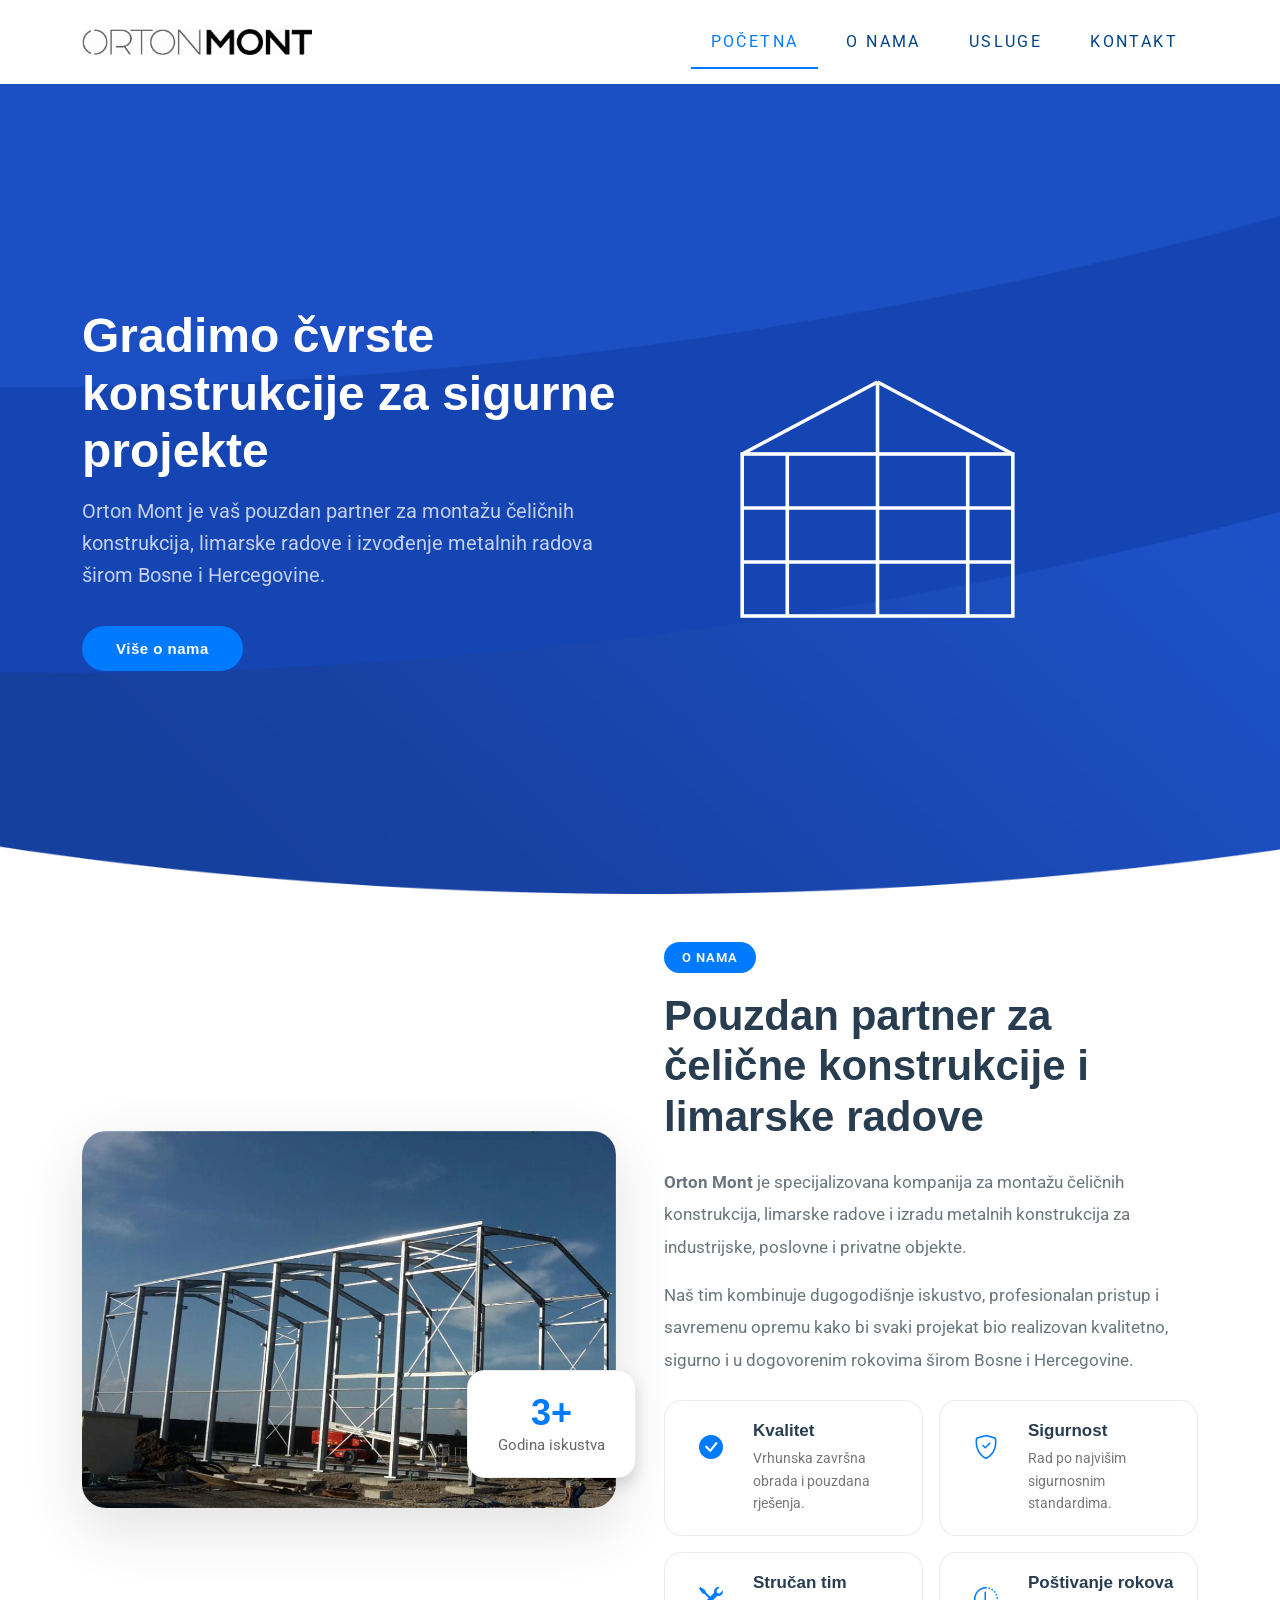
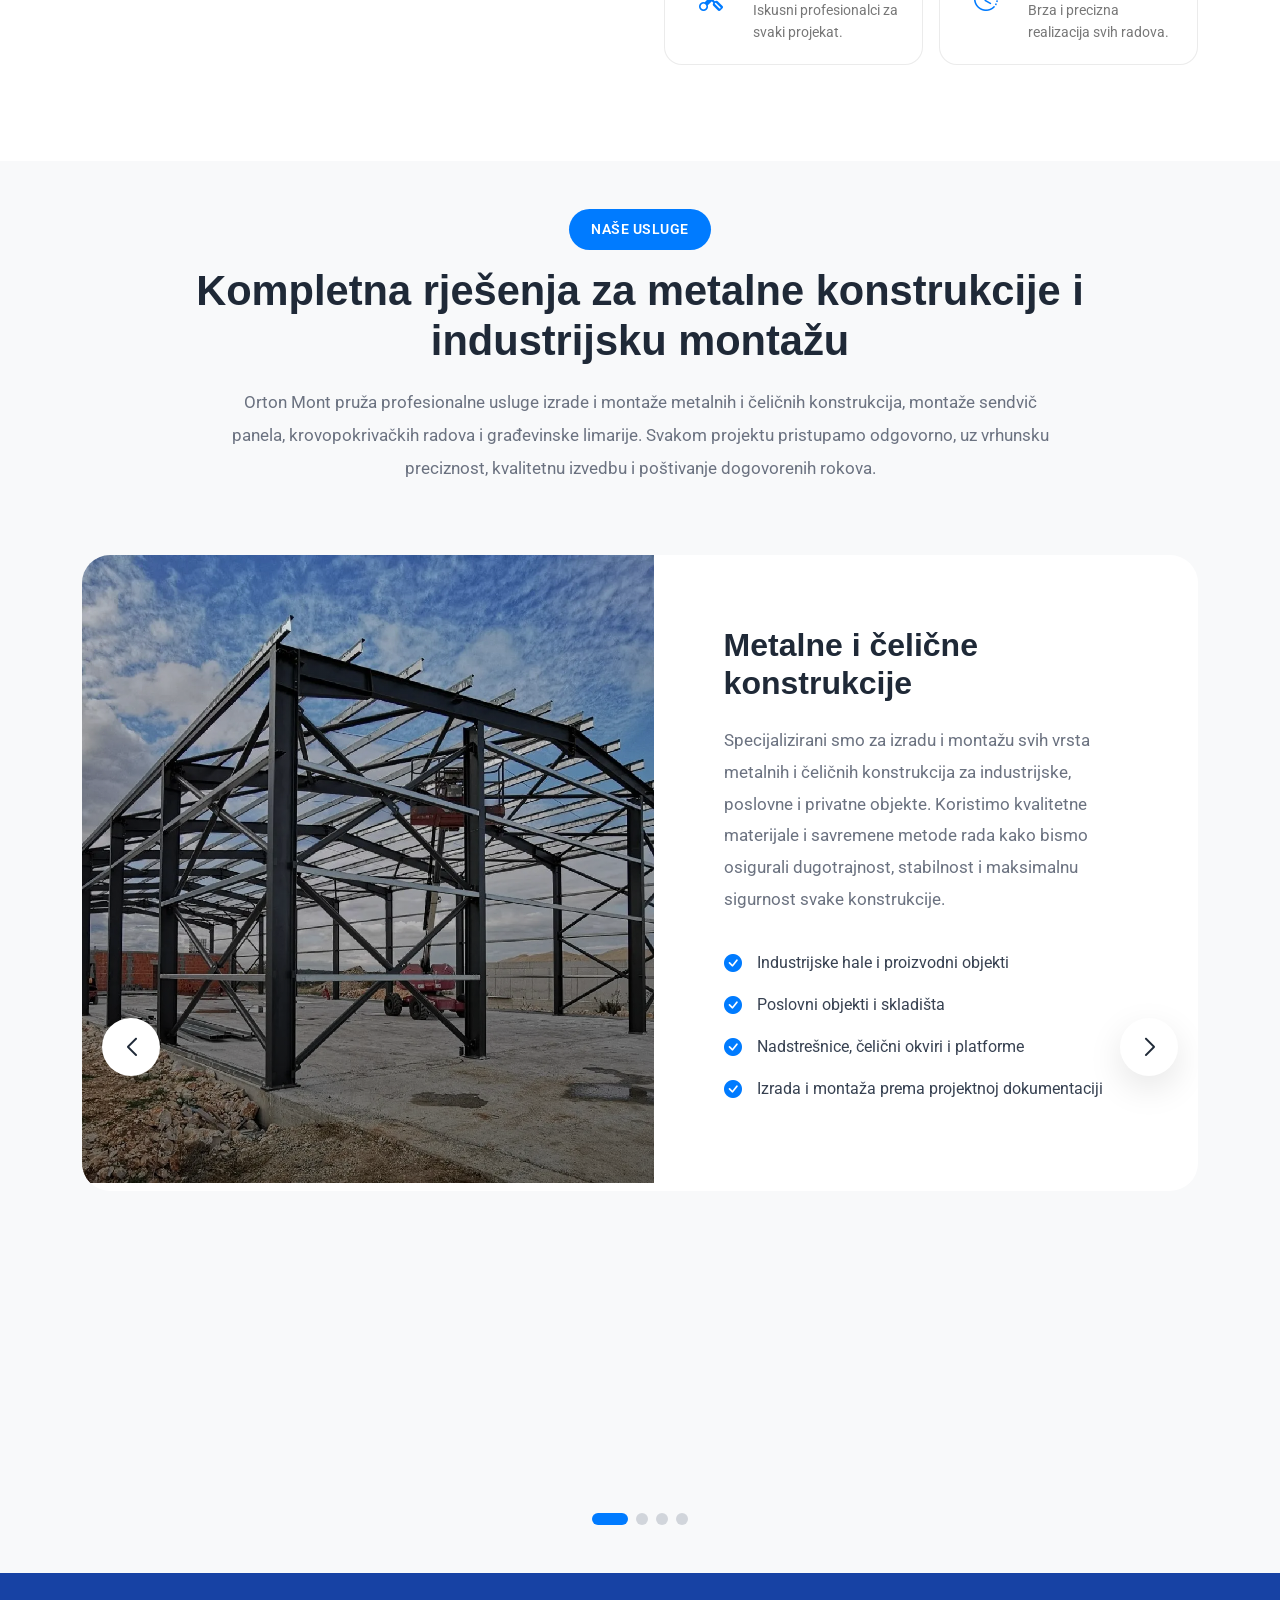
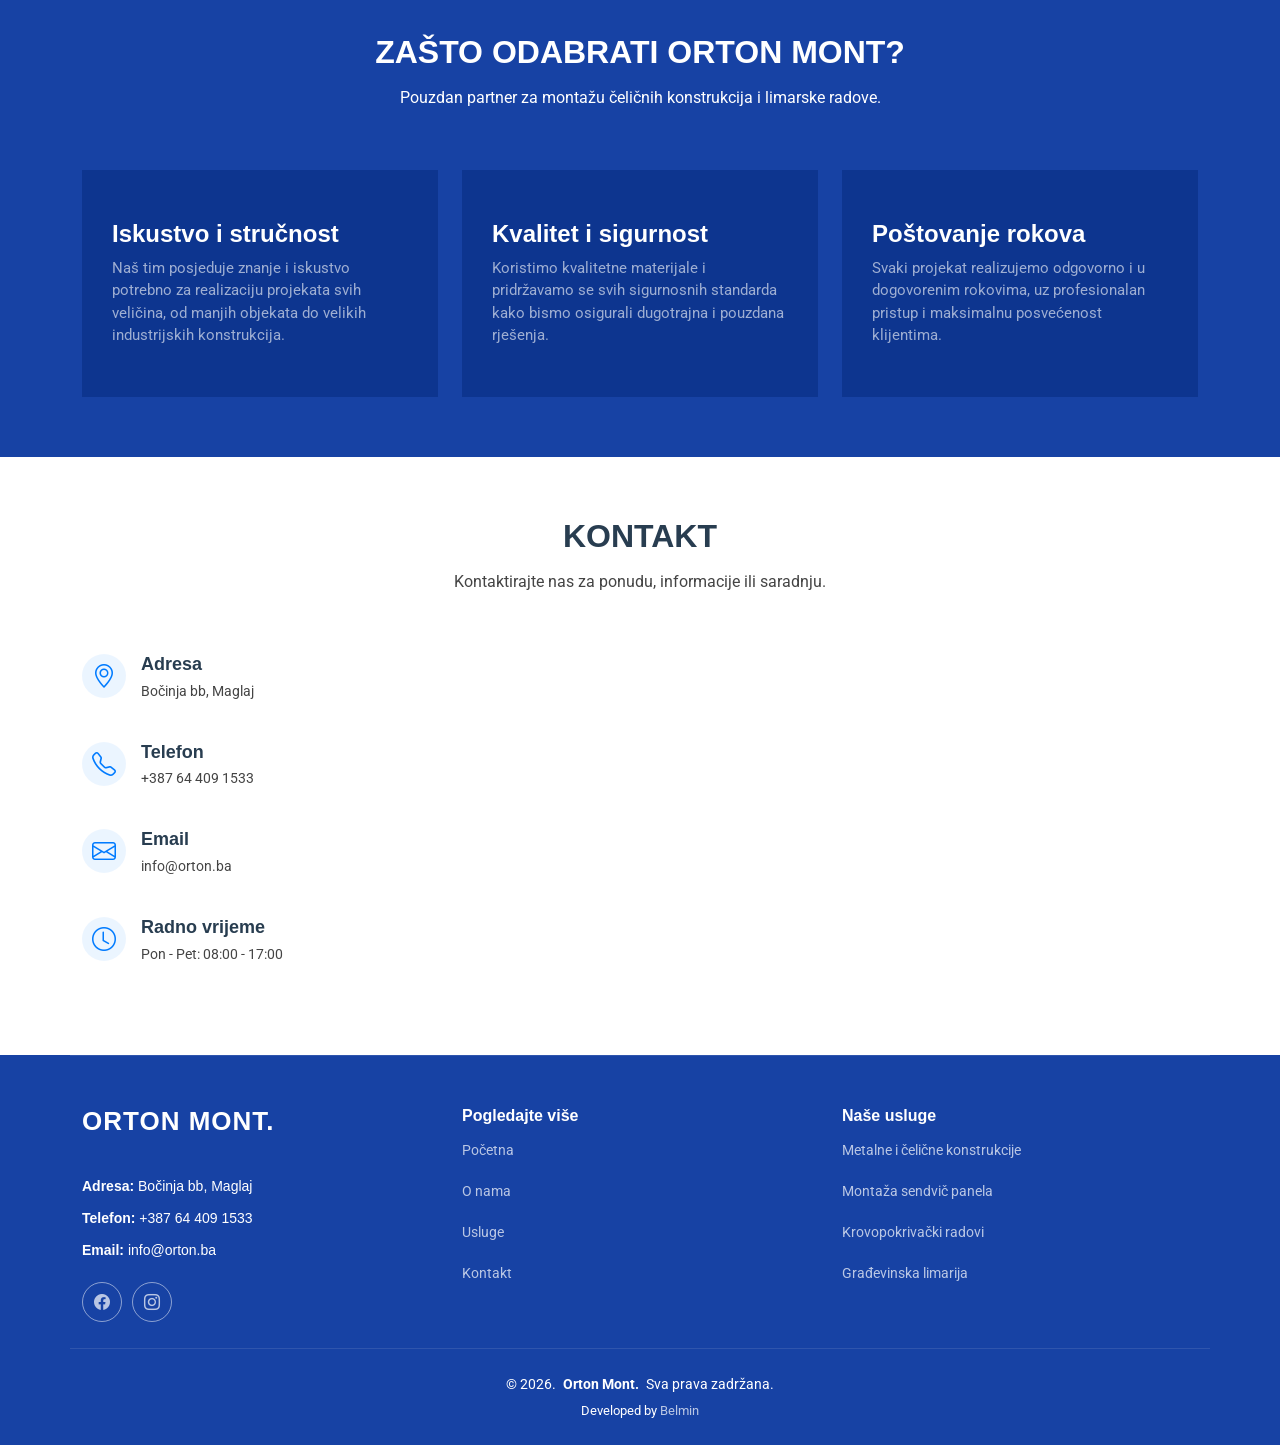
==== index.html @ 2571472d "jpg to webp" ====
<head>
    <meta charset="utf-8">
    <meta name="viewport" content="width=device-width, initial-scale=1">

    <title>Orton Mont | Montaža čeličnih konstrukcija i limarski radovi</title>

    <meta name="description"
        content="Orton Mont je specijalizovana kompanija za montažu čeličnih konstrukcija, metalnih konstrukcija, sendvič panela i građevinsku limariju širom Bosne i Hercegovine.">

    <meta name="keywords"
        content="Orton Mont, čelične konstrukcije, metalne konstrukcije, limarija, sendvič paneli, krovopokrivački radovi, Maglaj, Bosna i Hercegovina">

    <meta name="author" content="Orton Mont">
    <meta name="robots" content="index, follow">
    <meta name="theme-color" content="#111111">

    <!-- Favicons -->
    <link rel="icon" type="image/svg+xml" href="assets/img/favicon/favicon.svg">
    <link rel="icon" type="image/png" sizes="96x96" href="assets/img/favicon/favicon-96x96.png">
    <link rel="shortcut icon" href="assets/img/favicon/favicon.ico">
    <link rel="apple-touch-icon" sizes="180x180" href="assets/img/favicon/apple-touch-icon.png">
    <link rel="manifest" href="assets/img/favicon/site.webmanifest">

    <meta name="apple-mobile-web-app-title" content="Orton Mont">

    <link rel="canonical" href="https://orton.ba/">

    <!-- Google Fonts -->
    <link rel="preconnect" href="https://fonts.googleapis.com">
    <link rel="preconnect" href="https://fonts.gstatic.com" crossorigin>

    <link href="https://fonts.googleapis.com/css2?family=Roboto:wght@300;400;500;700&family=Poppins:wght@300;400;500;600;700&display=swap"
        rel="stylesheet">

    <!-- Vendor CSS -->
    <link rel="stylesheet" href="assets/vendor/bootstrap/css/bootstrap.min.css">
    <link rel="stylesheet" href="assets/vendor/bootstrap-icons/bootstrap-icons.css">
    <link rel="stylesheet" href="assets/vendor/aos/aos.css">
    <link rel="stylesheet" href="assets/vendor/swiper/swiper-bundle.min.css">

    <!-- Main CSS -->
    <link rel="stylesheet" href="assets/css/main.css">
</head>

<body class="index-page">

    <header id="header" class="header sticky-top">
        <div class="container-xl d-flex align-items-center justify-content-between position-relative">

            <a href="index.html" class="logo d-flex align-items-center">
                <img src="assets/img/logo.png" alt="Orton Mont Logo">
            </a>

            <nav id="navmenu" class="navmenu">

                <ul>
                    <li><a href="#home" class="active">Početna</a></li>
                    <li><a href="#about">O nama</a></li>
                    <li><a href="#services">Usluge</a></li>
                    <li><a href="#contact">Kontakt</a></li>
                </ul>

                <button
                    class="hamburger d-xl-none"
                    type="button"
                    aria-label="Otvori navigaciju">

                    <span class="bar"></span>
                    <span class="bar"></span>
                    <span class="bar"></span>

                </button>

            </nav>

        </div>
    </header>

    <main>

        <section id="home" class="home section dark-background">

            <div class="container">

                <div class="row gy-4 align-items-center">

                    <div
                        class="col-lg-5 order-lg-last home-img"
                        data-aos="zoom-out"
                        data-aos-delay="100">

                        <img
                            src="assets/img/home-img.svg"
                            class="img-fluid animated"
                            alt="Orton Mont">

                    </div>

                    <div
                        class="col-lg-6 d-flex flex-column justify-content-center"
                        data-aos="fade-in">

                        <h1>
                            Gradimo čvrste konstrukcije za sigurne projekte
                        </h1>

                        <p>
                            Orton Mont je vaš pouzdan partner za montažu čeličnih
                            konstrukcija, limarske radove i izvođenje metalnih
                            radova širom Bosne i Hercegovine.
                        </p>

                        <div class="d-flex">
                            <a href="#about" class="btn-get-started">
                                Više o nama
                            </a>
                        </div>

                    </div>

                </div>

            </div>

        </section>

<section id="about" class="about section py-5">

    <div class="container">

        <div class="row align-items-center g-5">

            <div class="col-lg-6" data-aos="fade-right">

                <figure class="about-image">

                    <img
                        src="assets/img/o_nama.webp"
                        class="img-fluid"
                        alt="O nama">
                        
                    <div class="experience-box shadow">
                        <h2>3+</h2>
                        <span>Godina iskustva</span>
                    </div>

                </figure>

            </div>

            <div class="col-lg-6" data-aos="fade-left">

                <span class="about-badge">O nama</span>

                <h2 class="about-title mb-4">
                    Pouzdan partner za čelične konstrukcije i limarske radove
                </h2>

                <p class="about-text">
                    <strong>Orton Mont</strong> je specijalizovana kompanija za montažu
                    čeličnih konstrukcija, limarske radove i izradu metalnih
                    konstrukcija za industrijske, poslovne i privatne objekte.
                </p>

                <p class="about-text mb-4">
                    Naš tim kombinuje dugogodišnje iskustvo, profesionalan pristup i
                    savremenu opremu kako bi svaki projekat bio realizovan kvalitetno,
                    sigurno i u dogovorenim rokovima širom Bosne i Hercegovine.
                </p>

                <div class="row g-3 mb-5">

                    <div class="col-sm-6">
                        <div class="feature-card">
                            <i class="bi bi-check-circle-fill"></i>
                            <div>
                                <h6>Kvalitet</h6>
                                <p>Vrhunska završna obrada i pouzdana rješenja.</p>
                            </div>
                        </div>
                    </div>

                    <div class="col-sm-6">
                        <div class="feature-card">
                            <i class="bi bi-shield-check"></i>
                            <div>
                                <h6>Sigurnost</h6>
                                <p>Rad po najvišim sigurnosnim standardima.</p>
                            </div>
                        </div>
                    </div>

                    <div class="col-sm-6">
                        <div class="feature-card">
                            <i class="bi bi-tools"></i>
                            <div>
                                <h6>Stručan tim</h6>
                                <p>Iskusni profesionalci za svaki projekat.</p>
                            </div>
                        </div>
                    </div>

                    <div class="col-sm-6">
                        <div class="feature-card">
                            <i class="bi bi-clock-history"></i>
                            <div>
                                <h6>Poštivanje rokova</h6>
                                <p>Brza i precizna realizacija svih radova.</p>
                            </div>
                        </div>
                    </div>

                </div>

            </div>

        </div>

    </div>

</section>

<section id="services" class="services section py-5">

    <div class="container">

        <div class="text-center mb-5" data-aos="fade-up">

            <span class="services-badge">Naše usluge</span>

            <h2 class="services-title mt-3">
                Kompletna rješenja za metalne konstrukcije i industrijsku montažu
            </h2>

            <p class="services-subtitle">
                Orton Mont pruža profesionalne usluge izrade i montaže metalnih i
                čeličnih konstrukcija, montaže sendvič panela, krovopokrivačkih
                radova i građevinske limarije. Svakom projektu pristupamo odgovorno,
                uz vrhunsku preciznost, kvalitetnu izvedbu i poštivanje dogovorenih
                rokova.
            </p>

        </div>

        <div class="swiper init-swiper services-swiper">

            <script type="application/json" class="swiper-config">
            {
                "loop": true,
                "speed": 900,
                "slidesPerView": 1,
                "spaceBetween": 30,
                "grabCursor": true,
                "pagination": {
                    "el": ".swiper-pagination",
                    "clickable": true
                },
                "navigation": {
                    "nextEl": ".swiper-button-next",
                    "prevEl": ".swiper-button-prev"
                },
                "keyboard": {
                    "enabled": true
                }
            }
            </script>

            <div class="swiper-wrapper">

                <div class="swiper-slide">

                    <article class="service-slide">

                        <figure class="service-image">

                            <img
                                src="assets/img/metalne_konstrukcije.webp"
                                alt="Metalne i čelične konstrukcije">

                            <div class="service-overlay"></div>

                        </figure>

                        <div class="service-content">

                            <h3>Metalne i čelične konstrukcije</h3>

                            <p>
                                Specijalizirani smo za izradu i montažu svih vrsta
                                metalnih i čeličnih konstrukcija za industrijske,
                                poslovne i privatne objekte. Koristimo kvalitetne
                                materijale i savremene metode rada kako bismo
                                osigurali dugotrajnost, stabilnost i maksimalnu
                                sigurnost svake konstrukcije.
                            </p>

                            <ul>
                                <li><i class="bi bi-check-circle-fill"></i> Industrijske hale i proizvodni objekti</li>
                                <li><i class="bi bi-check-circle-fill"></i> Poslovni objekti i skladišta</li>
                                <li><i class="bi bi-check-circle-fill"></i> Nadstrešnice, čelični okviri i platforme</li>
                                <li><i class="bi bi-check-circle-fill"></i> Izrada i montaža prema projektnoj dokumentaciji</li>
                            </ul>

                        </div>

                    </article>

                </div>

                <div class="swiper-slide">

                    <article class="service-slide">

                        <figure class="service-image">

                            <img
                                src="assets/img/montaza_panela.webp"
                                alt="Montaža sendvič panela">

                            <div class="service-overlay"></div>

                        </figure>

                        <div class="service-content">

                            <h3>Montaža sendvič panela</h3>

                            <p>
                                Profesionalno ugrađujemo krovne i zidne sendvič
                                panele koji omogućavaju odličnu termo i zvučnu
                                izolaciju te dug vijek trajanja. Naš tim garantuje
                                preciznu montažu, estetski izgled i pouzdanu zaštitu
                                objekta od svih vremenskih utjecaja.
                            </p>

                            <ul>
                                <li><i class="bi bi-check-circle-fill"></i> Krovni sendvič paneli</li>
                                <li><i class="bi bi-check-circle-fill"></i> Zidni paneli</li>
                                <li><i class="bi bi-check-circle-fill"></i> Industrijski i poslovni objekti</li>
                                <li><i class="bi bi-check-circle-fill"></i> Brza i precizna montaža</li>
                            </ul>

                        </div>

                    </article>

                </div>

                <div class="swiper-slide">

                    <article class="service-slide">

                        <figure class="service-image">

                            <img
                                src="assets/img/krovopokrivacki_radovi.webp"
                                alt="Krovopokrivački radovi">

                            <div class="service-overlay"></div>

                        </figure>

                        <div class="service-content">

                            <h3>Krovopokrivački radovi</h3>

                            <p>
                                Izvodimo kompletne krovopokrivačke radove na novim i
                                postojećim objektima. Posebnu pažnju posvećujemo
                                kvaliteti završne obrade, vodonepropusnosti i
                                dugotrajnoj zaštiti objekta od vanjskih utjecaja.
                            </p>

                            <ul>
                                <li><i class="bi bi-check-circle-fill"></i> Izrada novih krovova</li>
                                <li><i class="bi bi-check-circle-fill"></i> Rekonstrukcija postojećih krovova</li>
                                <li><i class="bi bi-check-circle-fill"></i> Limeni i panelni pokrovi</li>
                                <li><i class="bi bi-check-circle-fill"></i> Završni krovni detalji</li>
                            </ul>

                        </div>

                    </article>

                </div>

                <div class="swiper-slide">

                    <article class="service-slide">

                        <figure class="service-image">

                            <img
                                src="assets/img/gradevinska_limarija.webp"
                                alt="Građevinska limarija">

                            <div class="service-overlay"></div>

                        </figure>

                        <div class="service-content">

                            <h3>Građevinska limarija</h3>

                            <p>
                                Nudimo kompletna rješenja iz oblasti građevinske
                                limarije uz korištenje visokokvalitetnih materijala i
                                preciznu izradu svih limarskih elemenata koji
                                osiguravaju funkcionalnost i moderan izgled objekta.
                            </p>

                            <ul>
                                <li><i class="bi bi-check-circle-fill"></i> Oluci i odvodni sistemi</li>
                                <li><i class="bi bi-check-circle-fill"></i> Opšavi i završni limarski elementi</li>
                                <li><i class="bi bi-check-circle-fill"></i> Fasadna i krovna limarija</li>
                                <li><i class="bi bi-check-circle-fill"></i> Ventilacioni i zaštitni elementi</li>
                            </ul>

                        </div>

                    </article>

                </div>

            </div>

            <div class="swiper-pagination"></div>

            <div class="swiper-button-prev"></div>

            <div class="swiper-button-next"></div>

        </div>

    </div>

</section>

<section
    id="why-us"
    class="why-us section dark-background"
    aria-labelledby="why-us-title">

    <div class="container section-title" data-aos="fade-up">

        <h2 id="why-us-title">
            ZAŠTO ODABRATI ORTON MONT?
        </h2>

        <p>
            Pouzdan partner za montažu čeličnih konstrukcija i limarske radove.
        </p>

    </div>

    <div class="container">

        <div class="row gy-4">

            <div class="col-lg-4" data-aos="fade-up" data-aos-delay="100">

                <article class="card-item">

                    <h4>Iskustvo i stručnost</h4>

                    <p>
                        Naš tim posjeduje znanje i iskustvo potrebno za realizaciju
                        projekata svih veličina, od manjih objekata do velikih
                        industrijskih konstrukcija.
                    </p>

                </article>

            </div>

            <div class="col-lg-4" data-aos="fade-up" data-aos-delay="200">

                <article class="card-item">

                    <h4>Kvalitet i sigurnost</h4>

                    <p>
                        Koristimo kvalitetne materijale i pridržavamo se svih
                        sigurnosnih standarda kako bismo osigurali dugotrajna i
                        pouzdana rješenja.
                    </p>

                </article>

            </div>

            <div class="col-lg-4" data-aos="fade-up" data-aos-delay="300">

                <article class="card-item">

                    <h4>Poštovanje rokova</h4>

                    <p>
                        Svaki projekat realizujemo odgovorno i u dogovorenim
                        rokovima, uz profesionalan pristup i maksimalnu
                        posvećenost klijentima.
                    </p>

                </article>

            </div>

        </div>

    </div>

</section>

<section
    id="contact"
    class="contact section"
    aria-labelledby="contact-title">

    <div class="container section-title" data-aos="fade-up">

        <h2 id="contact-title">
            KONTAKT
        </h2>

        <p>
            Kontaktirajte nas za ponudu, informacije ili saradnju.
        </p>

    </div>

    <div class="container" data-aos="fade-up" data-aos-delay="100">

        <div class="row gy-4">

            <div class="col-lg-4">

                <address class="info-item d-flex">

                    <i class="bi bi-geo-alt flex-shrink-0"></i>

                    <div>
                        <h3>Adresa</h3>
                        <p>Bočinja bb, Maglaj</p>
                    </div>

                </address>

                <address class="info-item d-flex">

                    <i class="bi bi-telephone flex-shrink-0"></i>

                    <div>
                        <h3>Telefon</h3>
                        <p>
                            <a href="tel:+387644091533">
                                +387 64 409 1533
                            </a>
                        </p>
                    </div>

                </address>

                <address class="info-item d-flex">

                    <i class="bi bi-envelope flex-shrink-0"></i>

                    <div>
                        <h3>Email</h3>
                        <p>
                            <a href="mailto:info@orton.ba">
                                info@orton.ba
                            </a>
                        </p>
                    </div>

                </address>

                <div class="info-item d-flex">

                    <i class="bi bi-clock flex-shrink-0"></i>

                    <div>
                        <h3>Radno vrijeme</h3>
                        <p>Pon - Pet: 08:00 - 17:00</p>
                    </div>

                </div>

            </div>

            <div class="col-lg-8">

                <div class="map">

                    <iframe
                        src="https://www.google.com/maps?q=44.5110279,18.1815056&t=k&z=18&output=embed"
                        loading="lazy"
                        allowfullscreen
                        referrerpolicy="no-referrer-when-downgrade"
                        title="Lokacija kompanije Orton Mont">
                    </iframe>

                </div>

            </div>

        </div>

    </div>

</section>

</main>
    
<footer id="footer" class="footer dark-background">

    <div class="container footer-top">

        <div class="row gy-4 justify-content-between">

            <div class="col-lg-4 col-md-12 footer-about">

                <a
                    href="index.html"
                    class="logo d-flex align-items-center justify-content-lg-start justify-content-center">

                    <span class="sitename">ORTON MONT.</span>

                </a>

                <address class="footer-contact pt-3">

                    <p>
                        <strong>Adresa:</strong>
                        <span>Bočinja bb, Maglaj</span>
                    </p>

                    <p class="mt-3">
                        <strong>Telefon:</strong>
                        <a href="tel:+387644091533">
                            +387 64 409 1533
                        </a>
                    </p>

                    <p>
                        <strong>Email:</strong>
                        <a href="mailto:info@orton.ba">
                            info@orton.ba
                        </a>
                    </p>

                </address>

                <div class="social-links d-flex mt-4">

                    <a
                        href="https://www.facebook.com/"
                        target="_blank"
                        rel="noopener noreferrer"
                        aria-label="Facebook">

                        <i class="bi bi-facebook"></i>

                    </a>

                    <a
                        href="https://www.instagram.com/ortonmont/"
                        target="_blank"
                        rel="noopener noreferrer"
                        aria-label="Instagram">

                        <i class="bi bi-instagram"></i>

                    </a>

                </div>

            </div>

            <div class="col-lg-4 col-md-6 footer-links">

                <h4>Pogledajte više</h4>

                <ul>
                    <li><a href="#home">Početna</a></li>
                    <li><a href="#about">O nama</a></li>
                    <li><a href="#services">Usluge</a></li>
                    <li><a href="#contact">Kontakt</a></li>
                </ul>

            </div>

            <div class="col-lg-4 col-md-6 footer-links">

                <h4>Naše usluge</h4>

                <ul>
                    <li><a href="#" data-slide="0">Metalne i čelične konstrukcije</a></li>
                    <li><a href="#" data-slide="1">Montaža sendvič panela</a></li>
                    <li><a href="#" data-slide="2">Krovopokrivački radovi</a></li>
                    <li><a href="#" data-slide="3">Građevinska limarija</a></li>
                </ul>

            </div>

        </div>

    </div>

    <div class="container copyright text-center mt-4">

        <p>
            © <span>2026.</span>
            <strong class="px-1 sitename">Orton Mont.</strong>
            <span>Sva prava zadržana.</span>
        </p>

        <div class="credits">

            Developed by

            <a
                href="https://instagram.com/kruletovo"
                target="_blank"
                rel="noopener noreferrer">

                Belmin

            </a>

        </div>

    </div>

</footer>

<a
    href="#"
    id="scroll-top"
    class="scroll-top d-flex align-items-center justify-content-center"
    aria-label="Povratak na vrh">

    <i class="bi bi-arrow-up-short"></i>

</a>

<div id="preloader"></div>

<script src="assets/vendor/bootstrap/js/bootstrap.bundle.min.js"></script>
<script src="assets/vendor/aos/aos.js"></script>
<script src="assets/vendor/swiper/swiper-bundle.min.js"></script>

<script src="assets/js/main.js"></script>

</body>
</html>
---- assets/css/main.css ----
:root {
  --default-font: "Roboto", system-ui, -apple-system, "Segoe UI", Roboto,
    "Helvetica Neue", Arial, "Noto Sans", "Liberation Sans", sans-serif,
    "Apple Color Emoji", "Segoe UI Emoji", "Segoe UI Symbol",
    "Noto Color Emoji";

  --heading-font: "Raleway", sans-serif;
  --nav-font: "Poppins", sans-serif;
}

:root {
  --background-color: #ffffff;
  --default-color: #444444;
  --heading-color: #283d50;
  --accent-color: #007bff;
  --surface-color: #ffffff;
  --contrast-color: #ffffff;
}

:root {
  --nav-color: #024286;
  --nav-hover-color: #007bff;
}

:root {
  scroll-behavior: smooth;
}

/* General */

.light-background {
  --background-color: #ecf5ff;
  --surface-color: #ffffff;
}

.dark-background {
  --background-color: #1742a4;
  --default-color: #ffffff;
  --heading-color: #ffffff;
  --surface-color: #0d358f;
  --contrast-color: #ffffff;
}

body {
  font-family: var(--default-font);
  color: var(--default-color);
  background: var(--background-color);
}

a {
  color: var(--default-color);
  text-decoration: none;
  transition: .3s;
}

a:hover {
  color: color-mix(in srgb, var(--accent-color), transparent 25%);
}

h1,
h2,
h3,
h4,
h5,
h6 {
  font-family: var(--heading-font);
  color: var(--heading-color);
}

/* Header */

.header {
  padding: 15px 0;
  color: var(--default-color);
  background: var(--background-color);
  transition: .5s;
  z-index: 997;
}

.scrolled .header {
  box-shadow: 0 0 18px rgba(0, 0, 0, .1);
}

.header .logo {
  line-height: 1;
}

.header .logo img {
  max-height: 26px;
  margin-right: 8px;
}

/* Navigation */

@media (min-width: 1200px) {

  .navmenu ul {
    display: flex;
    align-items: center;
    margin: 0;
    padding: 0;
    list-style: none;
  }

  .navmenu li {
    margin-left: 8px;
  }

  .navmenu a {
    position: relative;
    display: inline-block;
    padding: 15px 20px;
    color: var(--nav-color);
    text-transform: uppercase;
    letter-spacing: .15em;
  }

  .navmenu a::after {
    content: "";
    position: absolute;
    left: 50%;
    bottom: 0;
    width: 0;
    height: 2px;
    background: var(--nav-hover-color);
    transition: .3s;
  }

  .navmenu a:hover::after,
  .navmenu a.active::after {
    left: 0;
    width: 100%;
  }

  .navmenu a.active {
    color: var(--nav-hover-color);
  }
}

@media (max-width: 1199px) {

  .hamburger {
    display: flex;
    flex-direction: column;
    justify-content: center;
    align-items: center;
    width: 46px;
    height: 46px;
    cursor: pointer;
    z-index: 1002;
    appearance:none;
    -webkit-appearance:none;
    border:none;
    background:transparent;
  }

  .bar {
    width: 26px;
    height: 3px;
    margin: 3px 0;
    background: var(--nav-color);
    border-radius: 3px;
    transition: .3s;
  }

  .hamburger.active .bar:nth-child(1) {
    transform: translateY(9px) rotate(45deg);
  }

  .hamburger.active .bar:nth-child(2) {
    opacity: 0;
  }

  .hamburger.active .bar:nth-child(3) {
    transform: translateY(-9px) rotate(-45deg);
  }

  .navmenu ul {
    position: fixed;
    top: 85px;
    left: 50%;
    transform: translateX(-50%);
    display: flex;
    flex-direction: column;
    gap: 5px;
    width: calc(100% - 30px);
    max-width: 420px;
    max-height: 0;
    margin: 0;
    padding: 0;
    overflow: hidden;
    opacity: 0;
    background: #fff;
    border-radius: 18px;
    box-shadow: 0 15px 45px rgba(0, 0, 0, .18);
    transition:
      max-height .35s ease,
      opacity .25s ease,
      padding .35s ease;
  }

  .navmenu ul.active {
    max-height: 420px;
    padding: 15px 0;
    opacity: 1;
  }

  .navmenu li {
    width: 100%;
  }

  .navmenu a {
    display: block;
    margin: 0 12px;
    padding: 15px 20px;
    border-radius: 12px;
    color: var(--nav-color);
    font-weight: 600;
    transition: .25s;
  }

  .navmenu a:hover,
  .navmenu a.active {
    background: var(--accent-color);
    color: #fff !important;
  }
}

/* Footer */

.footer {
    color: var(--default-color);
    background: var(--background-color);
    font-size: 14px;
}

.footer-top {
    padding-top: 50px;
    border-top: 1px solid color-mix(in srgb, var(--default-color), transparent 90%);
}

.footer-about {
    text-align: left;
}

.footer-about .logo {
    line-height: 1;
    margin-bottom: 25px;
}

.footer-about .logo img {
    max-height: 40px;
    margin-right: 6px;
    appearance:none;
    -webkit-appearance:none;
    border:none;
    background:transparent;
}

.footer-about .logo span {
    font: 700 26px var(--heading-font);
    letter-spacing: 1px;
    color: var(--heading-color);
}

.footer-about p {
    font: 14px var(--heading-font);
}

.footer-about .social-links {
    justify-content: flex-start;
}

.footer a {
    color: var(--default-color);
}

.footer .social-links a {
    display: flex;
    align-items: center;
    justify-content: center;
    width: 40px;
    height: 40px;
    margin-right: 10px;
    border: 1px solid color-mix(in srgb, var(--default-color), transparent 50%);
    border-radius: 50%;
    font-size: 16px;
    color: color-mix(in srgb, var(--default-color), transparent 30%);
    transition: .3s;
}

.footer .social-links a:hover {
    color: var(--accent-color);
    border-color: var(--accent-color);
}

.footer-links {
    margin-bottom: 30px;
    text-align: left;
}

.footer-links h4 {
    margin-bottom: 15px;
    font-size: 16px;
    font-weight: 700;
}

.footer-links ul {
    margin: 0;
    padding: 0;
    list-style: none;
}

.footer-links li {
    padding: 10px 0;
}

.footer-links li:first-child {
    padding-top: 0;
}

.footer-links a {
    color: color-mix(in srgb, var(--default-color), transparent 30%);
    transition: .3s;
}

.footer-links a:hover {
    color: var(--accent-color);
}

.footer .copyright {
    padding: 25px 0;
    border-top: 1px solid color-mix(in srgb, var(--default-color), transparent 90%);
}

.footer .copyright p {
    margin: 0;
}

.footer .credits {
    margin-top: 6px;
    font-size: 13px;
}

.footer .credits a {
    color: color-mix(in srgb, var(--default-color), transparent 30%);
}

@media (max-width:991px) {

    .footer-about,
    .footer-links {
        text-align: center;
        margin-bottom: 15px;
    }

    .footer-about .logo,
    .footer-about .social-links {
        justify-content: center;
    }

    .footer-about .footer-contact {
        text-align: center;
    }

    .footer-links h4 {
        margin-bottom: 10px;
    }

    .footer-links li {
        padding: 6px 0;
    }
}

/* Preloader */

#preloader {
    position: fixed;
    inset: 0;
    z-index: 9999;
    background: var(--background-color);
    transition: .6s ease-out;
}

#preloader::before {
    content: "";
    position: fixed;
    top: calc(50% - 30px);
    left: calc(50% - 30px);
    width: 60px;
    height: 60px;
    border: 6px solid var(--accent-color);
    border-top-color: color-mix(in srgb, var(--accent-color), transparent 90%);
    border-radius: 50%;
    animation: preloader 1s linear infinite;
}

@keyframes preloader {
    to {
        transform: rotate(360deg);
    }
}

/* Scroll Top */

.scroll-top {
    position: fixed;
    right: 15px;
    bottom: -15px;
    z-index: 99999;
    width: 44px;
    height: 44px;
    visibility: hidden;
    opacity: 0;
    border-radius: 50%;
    background: var(--accent-color);
    transition: .4s;
}

.scroll-top i {
    font-size: 24px;
    color: var(--contrast-color);
}

.scroll-top:hover {
    background: color-mix(in srgb, var(--accent-color), transparent 20%);
}

.scroll-top.active {
    visibility: visible;
    opacity: 1;
    bottom: 15px;
}

@media (max-width:768px) {
    [data-aos-delay] {
        transition-delay: 0 !important;
    }
}
/* Sections */

section,
.section {
    color: var(--default-color);
    background: var(--background-color);
    padding: 60px 0;
    scroll-margin-top: 90px;
    overflow: clip;
}

@media (max-width:1199px) {

    section,
    .section {
        scroll-margin-top: 58px;
    }

}

/* Section Title */

.section-title {
    position: relative;
    padding-bottom: 60px;
    text-align: center;
}

.section-title h2 {
    margin-bottom: 15px;
    font-size: 32px;
    font-weight: 700;
}

.section-title p {
    margin: 0;
}

/* Home */

.home {
    display: flex;
    align-items: center;
    width: 100%;
    min-height: 90vh;
    padding: 120px 0;
    background: url("../img/home-bg.png") center bottom/cover no-repeat;
}

.home h1 {
    margin: 0;
    font-size: 48px;
    font-weight: 700;
    line-height: 1.2;
}

.home p {
    margin: 15px 0 35px;
    font-size: 20px;
    line-height: 1.6;
    color: color-mix(in srgb, var(--default-color), transparent 25%);
}

.home .btn-get-started {
    display: inline-flex;
    justify-content: center;
    align-items: center;
    padding: 14px 34px;
    border-radius: 50px;
    background: var(--accent-color);
    color: var(--contrast-color);
    font: 600 15px var(--heading-font);
    letter-spacing: .5px;
    transition: .3s;
}

.home .btn-get-started:hover {
    transform: translateY(-3px);
    background: color-mix(in srgb, var(--accent-color), black 10%);
}

.home .animated {
    animation: up-down 2s ease-in-out infinite alternate-reverse both;
}

@media (max-width:1200px) {

    .home {
        padding: 70px 0;
    }

}

@media (max-width:991px) {

    .home {
        min-height: auto;
        padding: 80px 0 60px;
        text-align: center;
    }

    .home .d-flex {
        justify-content: center;
    }

    .home h1 {
        margin-top: 30px;
        font-size: 34px;
        line-height: 1.3;
    }

    .home p {
        margin-bottom: 30px;
        font-size: 18px;
    }

    .home .btn-get-started {
        padding: 13px 32px;
    }

}

@media (max-width:576px) {

    .home h1 {
        font-size: 28px;
    }

    .home p {
        font-size: 16px;
        line-height: 1.5;
    }

    .home .btn-get-started {
        width: 220px;
        max-width: 100%;
    }

}

@keyframes up-down {

    from {
        transform: translateY(10px);
    }

    to {
        transform: translateY(-10px);
    }

}
/* About */

.about-image {
    position: relative;
}

.about-image img {
    width: 100%;
    object-fit: cover;
    border-radius: 24px;
    box-shadow: 0 20px 60px rgba(0,0,0,.12);
}

/* Experience */

.experience-box {
    position: absolute;
    right: -20px;
    bottom: 30px;
    padding: 20px 30px;
    text-align: center;
    background: #fff;
    border: 1px solid rgba(0,0,0,.08);
    border-radius: 18px;
    box-shadow: 0 15px 40px rgba(0,0,0,.15);
    transition: .35s;
}

.experience-box h2 {
    margin: 0;
    font-size: 36px;
    font-weight: 700;
    color: var(--accent-color);
}

.experience-box span {
    font-size: 15px;
    color: #666;
}

.experience-box:hover {
    transform: translateY(-6px);
    border-color: rgba(var(--accent-color-rgb), .35);
    box-shadow: 0 20px 45px rgba(0,0,0,.08);
}

/* Badge */

.about-badge {
    display: inline-block;
    margin-bottom: 18px;
    padding: 8px 18px;
    background: var(--accent-color);
    color: #fff;
    font: 600 13px var(--default-font);
    letter-spacing: 1px;
    text-transform: uppercase;
    border-radius: 999px;
    box-shadow: 0 8px 20px rgba(var(--accent-color-rgb), .25);
    transition: .35s;
}

.about-badge:hover {
    transform: translateY(-2px);
    box-shadow: 0 10px 25px rgba(0,0,0,.15);
}

/* Content */

.about-title {
    font-size: 42px;
    font-weight: 700;
    line-height: 1.2;
    color: var(--heading-color);
}

.about-text {
    font-size: 17px;
    line-height: 1.9;
    color: #6c757d;
}

/* Features */

.feature-card {
    display: flex;
    align-items: flex-start;
    gap: 16px;
    height: 100%;
    padding: 20px;
    background: #fff;
    border: 1px solid rgba(0,0,0,.08);
    border-radius: 18px;
    transition: .35s;
}

.feature-card:hover {
    transform: translateY(-6px);
    border-color: rgba(var(--accent-color-rgb), .35);
    box-shadow: 0 20px 45px rgba(0,0,0,.08);
}

.feature-card i {
    display: flex;
    justify-content: center;
    align-items: center;
    flex-shrink: 0;
    width: 52px;
    height: 52px;
    font-size: 24px;
    color: var(--accent-color);
    background: rgba(var(--accent-color-rgb), .1);
    border-radius: 15px;
}

.feature-card h6 {
    margin-bottom: 6px;
    font-size: 17px;
    font-weight: 700;
}

.feature-card p {
    margin: 0;
    font-size: 14px;
    line-height: 1.6;
    color: #777;
}

/* Responsive */

@media (max-width:991px) {

    .about-title {
        font-size: 32px;
    }

    .experience-box {
        right: 15px;
        bottom: 15px;
        padding: 15px 20px;
    }

}

@media (max-width:576px) {

    .about-title {
        font-size: 28px;
    }

    .about-text {
        font-size: 16px;
    }

    .feature-card {
        padding: 18px;
    }

}

/* Why Us */

.why-us .card-item {
    height: 100%;
    padding: 50px 30px;
    background: var(--surface-color);
    transition: .3s ease-in-out;
}

.why-us .card-item h4 {
    font-size: 24px;
    font-weight: 600;
    color: var(--default-color);
}

.why-us .card-item p {
    margin: 0;
    font-size: 15px;
    color: color-mix(in srgb, var(--default-color), transparent 40%);
}

.why-us .card-item:hover {
    background: var(--accent-color);
}

.why-us .card-item:hover h4,
.why-us .card-item:hover p {
    color: var(--contrast-color);
}

/* Contact */

.contact .info-item {
    display: flex;
    margin-bottom: 30px;
}

.contact .info-item + .info-item {
    margin-top: 40px;
}

.contact .info-item i {
    display: flex;
    justify-content: center;
    align-items: center;
    flex-shrink: 0;
    width: 44px;
    height: 44px;
    margin-right: 15px;
    font-size: 24px;
    color: var(--accent-color);
    background: color-mix(in srgb, var(--accent-color), transparent 92%);
    border-radius: 50%;
    transition: .3s;
}

.contact .info-item:hover i {
    background: var(--accent-color);
    color: var(--contrast-color);
}

.contact .info-item h3 {
    margin-bottom: 5px;
    font-size: 18px;
    font-weight: 700;
}

.contact .info-item p {
    margin: 0;
    font-size: 14px;
}

/* Map */

.map {
    height: 100%;
}

.map iframe {
    width: 100%;
    height: 320px;
    border: 0;
    border-radius: 10px;
}

/* Responsive */

@media (max-width:991px) {

    .contact .col-lg-8 {
        margin-top: 20px;
    }

    .contact .info-item {
        flex-direction: column;
        align-items: center;
        text-align: center;
        margin-bottom: 35px;
    }

    .contact .info-item i {
        margin: 0 0 15px;
    }

    .contact .info-item h3 {
        margin-bottom: 8px;
    }

    .map {
        margin-top: 20px;
    }

    .map iframe {
        height: 300px;
    }

}

/* Services */

.services {
    position: relative;
    overflow: hidden;
    background: #f8f9fa;
}

.services-badge {
    display: inline-block;
    padding: 10px 22px;
    background: var(--accent-color);
    color: #fff;
    font-size: .9rem;
    font-weight: 600;
    letter-spacing: .5px;
    text-transform: uppercase;
    border-radius: 50px;
    transition: .35s;
}

.services-badge:hover {
    transform: translateY(-2px);
    box-shadow: 0 10px 25px rgba(0,0,0,.15);
}

.services-title {
    margin-bottom: 20px;
    font-size: 2.6rem;
    font-weight: 800;
    line-height: 1.2;
    color: #1f2937;
}

.services-subtitle {
    max-width: 820px;
    margin: auto;
    font-size: 1.08rem;
    line-height: 1.9;
    color: #6b7280;
}

.services-swiper {
    position: relative;
    margin-top: 70px;
    padding-bottom: 70px;
}

.swiper-slide {
    height: auto;
}

.service-slide {
    display: grid;
    grid-template-columns: 1.05fr 1fr;
    align-items: center;
    overflow: hidden;
    background: #fff;
    border-radius: 28px;
    transition: transform .6s, box-shadow .4s;
}

.service-slide:hover {
    transform: translateY(-8px);
}

.service-image {
    position: relative;
    overflow: hidden;
    height: 100%;
    min-height: 620px;
}

.service-image img {
    width: 100%;
    height: 100%;
    object-fit: cover;
    transition: 1.2s;
}

.service-slide:hover .service-image img {
    transform: scale(1.08);
}

.service-overlay {
    position: absolute;
    inset: 0;
    background: linear-gradient(to top,
        rgba(0,0,0,.45),
        rgba(0,0,0,.05));
}

.service-content{
    padding:70px;
}

.service-content h3{
    font-size:2rem;
    font-weight:700;
    color:#1f2937;
    margin-bottom:22px;
}

.service-content p{
    color:#6b7280;
    font-size:1.05rem;
    line-height:1.9;
    margin-bottom:35px;
}

.service-content ul{
    list-style:none;
    margin:0;
    padding:0;
}

.service-content li{
    display:flex;
    align-items:center;
    gap:15px;
    margin-bottom:18px;
    color:#374151;
    font-size:1rem;
    transition:.35s ease;
}

.service-content li:hover{
    transform:translateX(8px);
}

.service-content li i{
    color:var(--accent-color);
    font-size:18px;
}

.services .swiper-button-next,
.services .swiper-button-prev{
    width:58px;
    height:58px;
    border-radius:50%;
    background:#fff;
    box-shadow:0 12px 35px rgba(0,0,0,.10);
    transition:all .35s ease;
    display:flex;
    align-items:center;
    justify-content:center;
}

.services .swiper-button-next{
    right:20px;
}

.services .swiper-button-prev{
    left:20px;
}

.services .swiper-button-next:hover,
.services .swiper-button-prev:hover{
    background:var(--accent-color);
    transform:translateY(-3px);
    box-shadow:0 20px 40px rgba(0,0,0,.18);
}

.services .swiper-button-next::after,
.services .swiper-button-prev::after{
    font-size:18px;
    font-weight:700;
    color:#1f2937;
    transition:.35s ease;
}

.services .swiper-button-next:hover::after,
.services .swiper-button-prev:hover::after{
    color:#fff;
}

.services .swiper-pagination{
    bottom:0 !important;
}

.services .swiper-pagination-bullet{
    width:12px;
    height:12px;
    background:#d1d5db;
    opacity:1;
    border-radius:20px;
    transition:all .35s ease;
}

.services .swiper-pagination-bullet-active{
    width:36px;
    background:var(--accent-color);
}

.service-content > *{
    animation:fadeUp .8s ease;
}


.service-slide:hover h3 {
    color: var(--accent-color);
    transition: .35s;
}

.service-slide:hover .service-overlay {
    background: linear-gradient(
        to top,
        rgba(0,0,0,.25),
        rgba(0,0,0,.05)
    );
}

.service-slide:hover li i {
    transform: scale(1.15);
}

.service-content li i {
    transition: .35s ease;
}

.service-content li:hover {
    color: #111827;
}

.service-content li:hover i {
    color: var(--accent-color);
}

@keyframes fadeUp {
    from {
        opacity: 0;
        transform: translateY(20px);
    }

    to {
        opacity: 1;
        transform: translateY(0);
    }
}

@media (max-width: 992px) {

    .service-slide {
        grid-template-columns: 1fr;
    }

    .service-image {
        min-height: 420px;
    }

    .service-content {
        padding: 50px;
    }

    .services-title {
        font-size: 2.2rem;
    }

    .service-content h3 {
        font-size: 1.8rem;
    }

    .service-content p {
        font-size: 1rem;
    }

    .services .swiper-button-next {
        right: 10px;
    }

    .services .swiper-button-prev {
        left: 10px;
    }
}

@media (max-width: 768px) {

    .services {
        padding: 70px 0;
    }

    .services-swiper {
        margin-top: 50px;
    }

    .services-title {
        font-size: 1.9rem;
        line-height: 1.3;
    }

    .services-subtitle {
        font-size: 1rem;
        line-height: 1.8;
    }

    .service-slide {
        border-radius: 22px;
    }

    .service-image {
        min-height: 280px;
    }

    .service-content {
        padding: 35px 28px;
    }

    .service-content h3 {
        font-size: 1.55rem;
        margin-bottom: 18px;
    }

    .service-content p {
        font-size: .98rem;
        margin-bottom: 25px;
    }

    .service-content li {
        font-size: .95rem;
        margin-bottom: 14px;
    }

    .services .swiper-button-next,
    .services .swiper-button-prev {
        display: none;
    }
}

@media (max-width: 576px) {

    .services-title {
        font-size: 1.7rem;
    }

    .services-badge {
        padding: 8px 18px;
        font-size: .8rem;
    }

    .service-image {
        min-height: 240px;
    }

    .service-content {
        padding: 28px 22px;
    }

    .service-content h3 {
        font-size: 1.4rem;
    }
}

@media (min-width: 1400px) {

    .service-image {
        min-height: 700px;
    }

    .service-content {
        padding: 90px;
    }

    .service-content h3 {
        font-size: 2.2rem;
    }

    .service-content p {
        font-size: 1.1rem;
    }
}
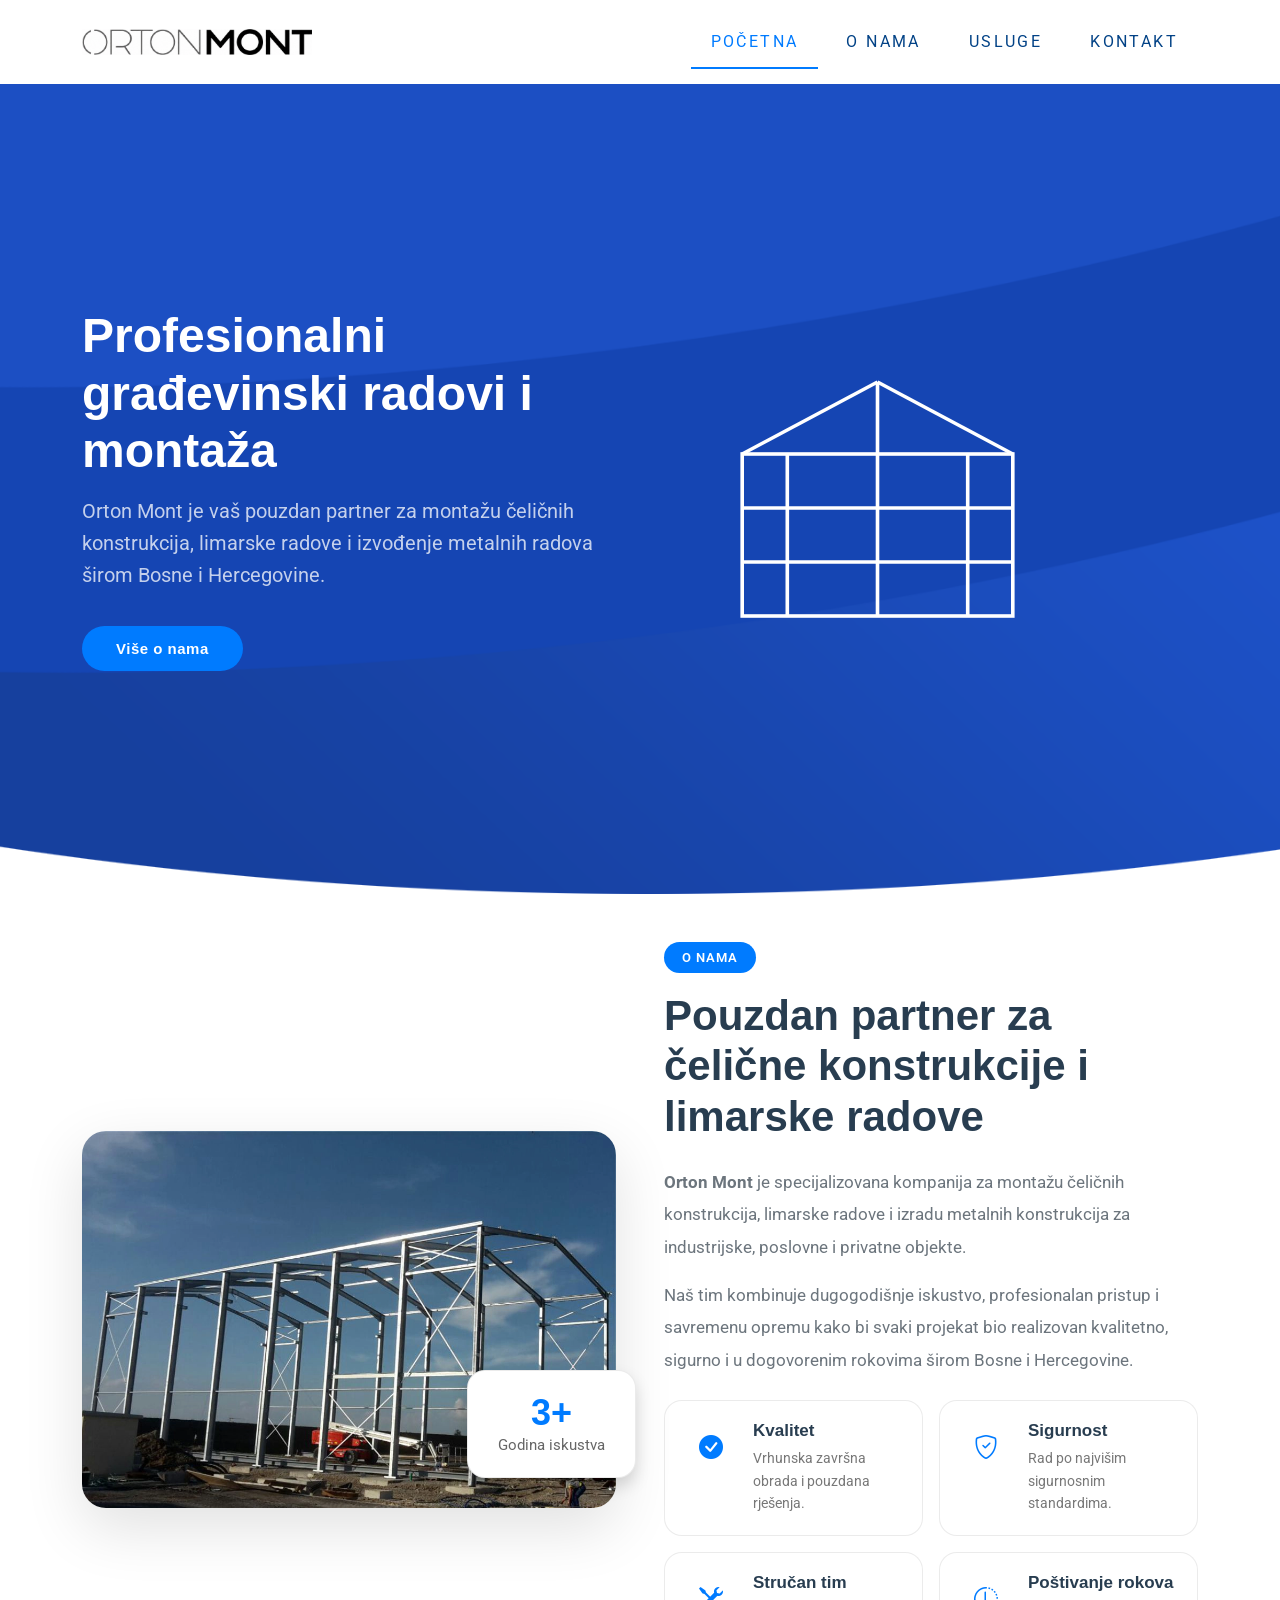
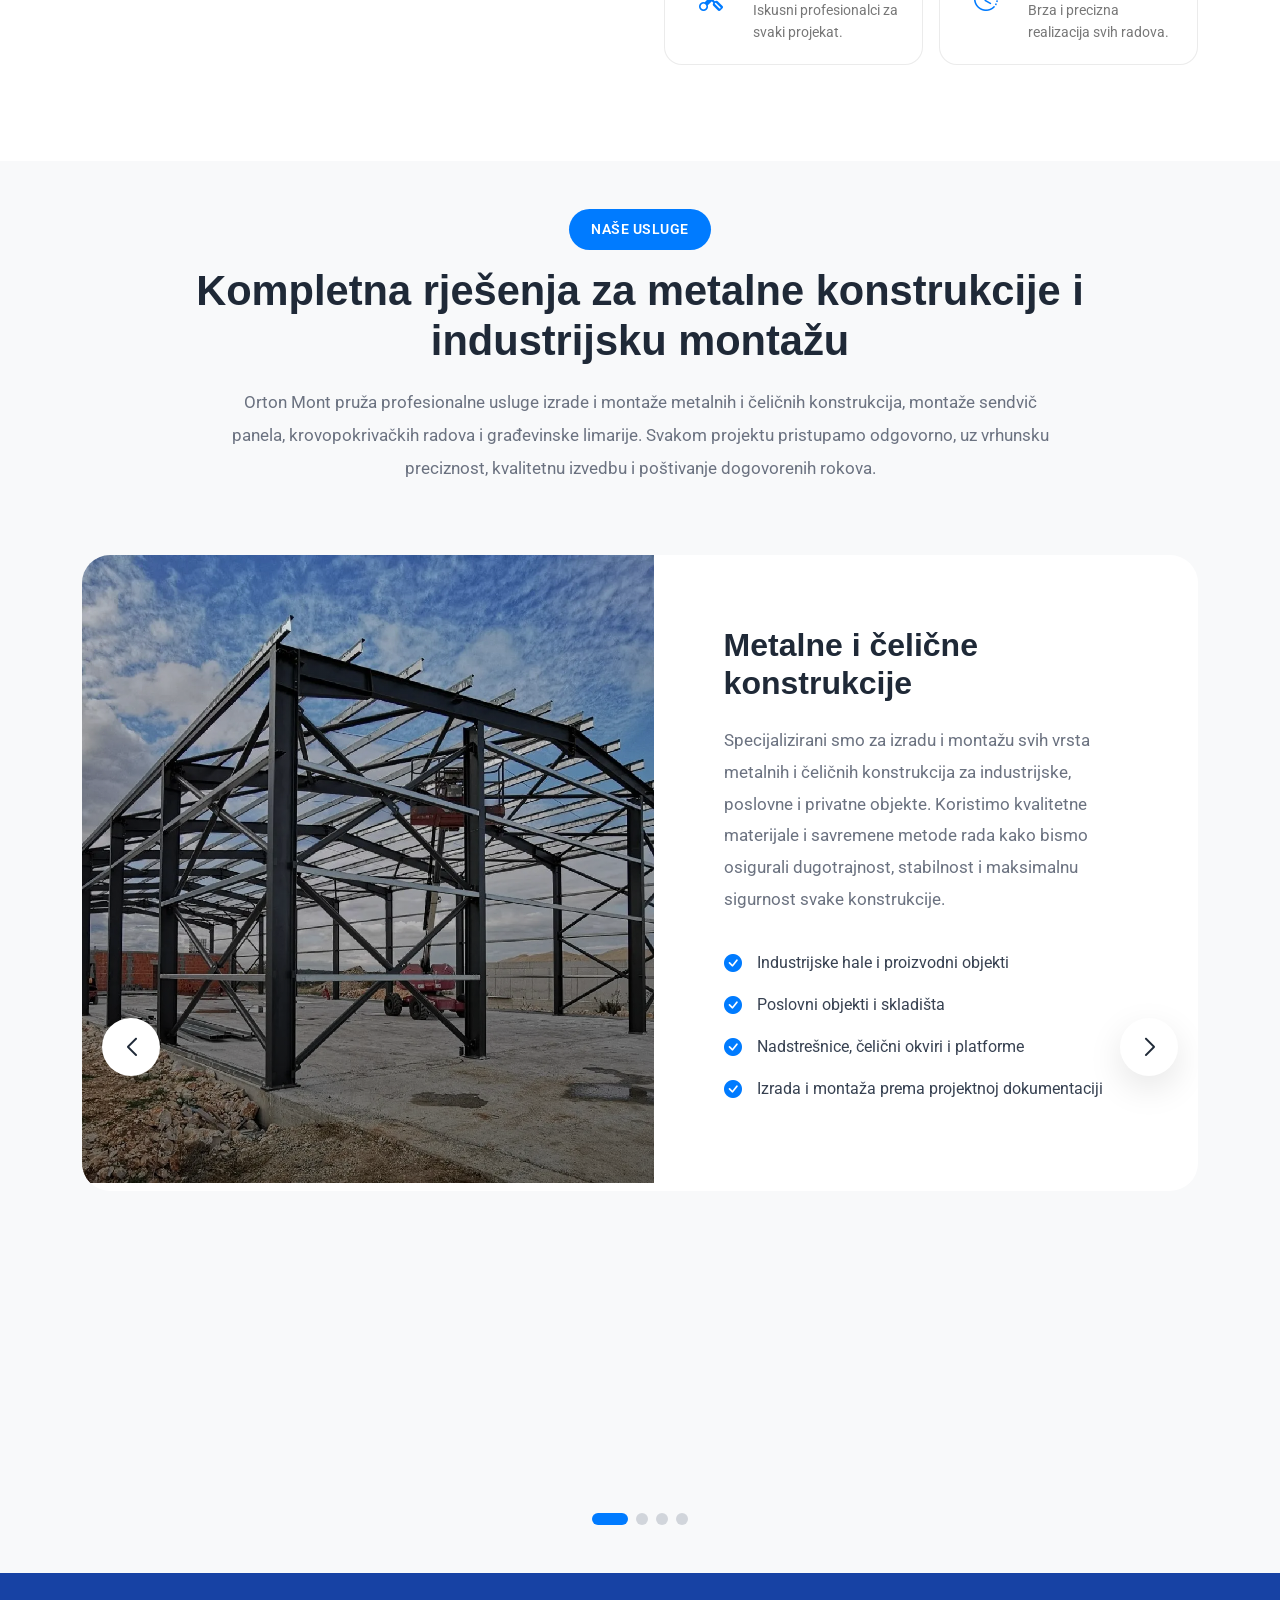
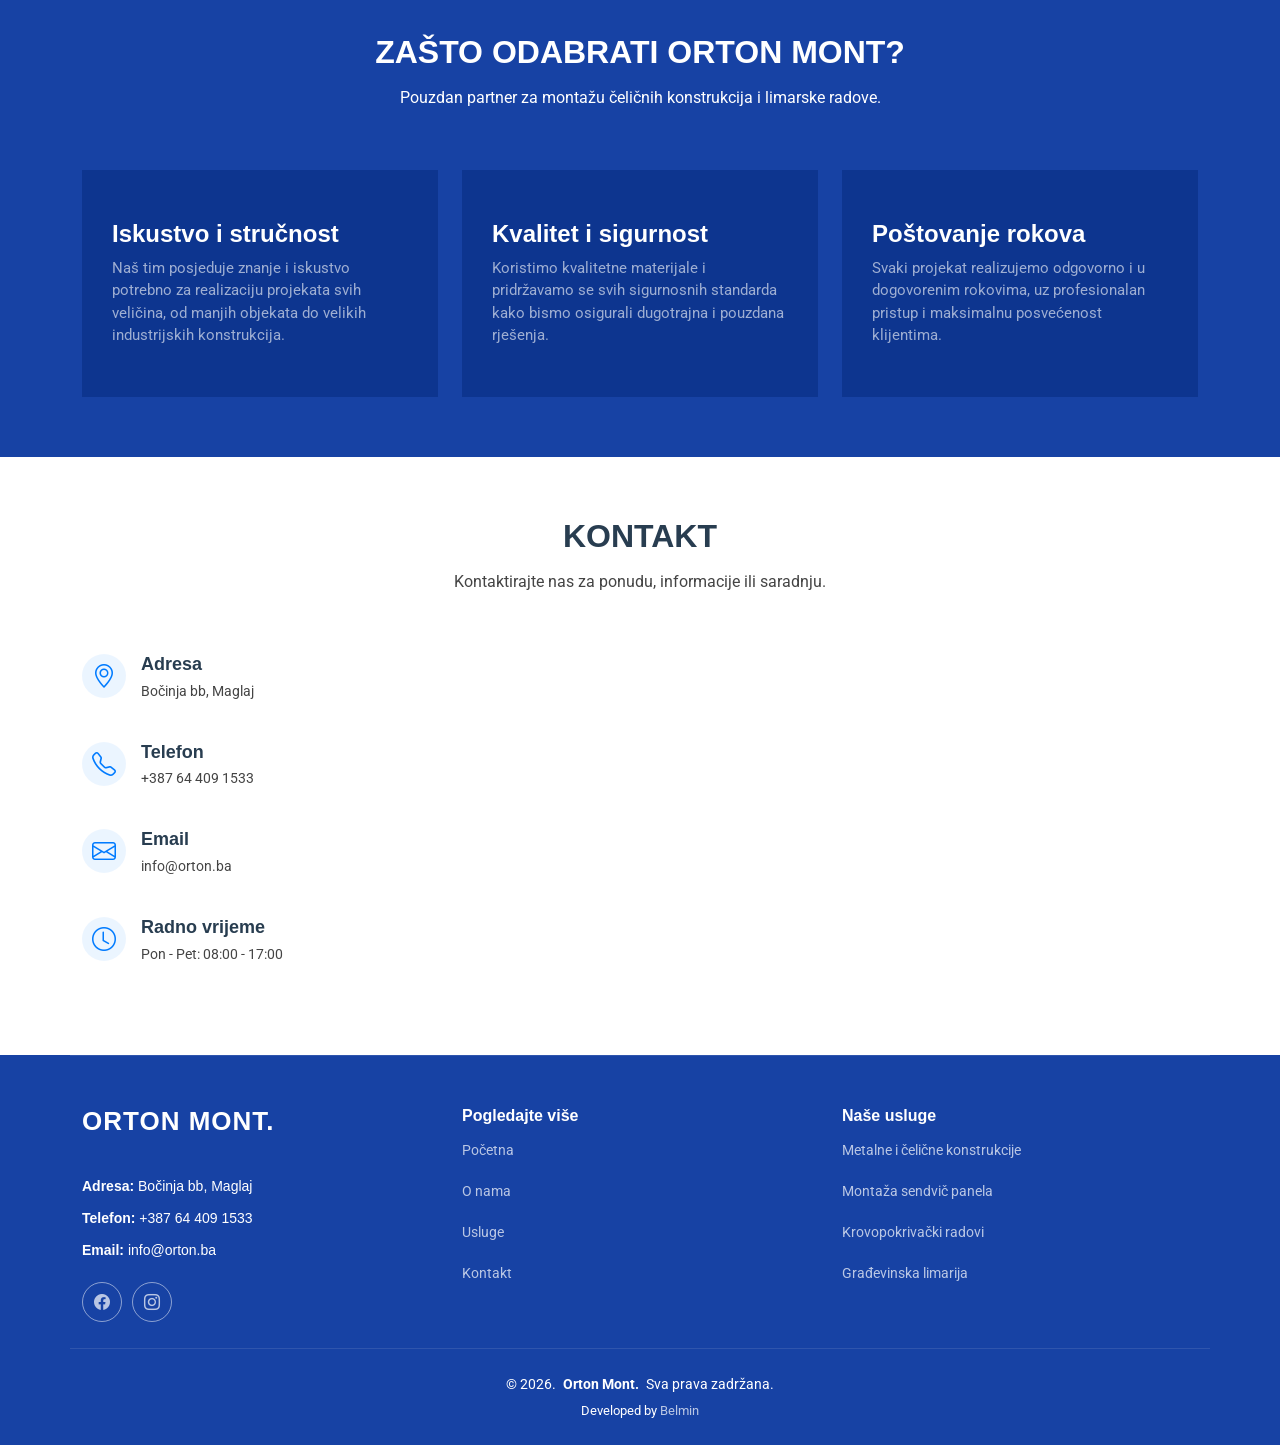
==== commit d573e4a3: "commit pt 23" ====
--- a/index.html
+++ b/index.html
@@ -2,7 +2,7 @@
     <meta charset="utf-8">
     <meta name="viewport" content="width=device-width, initial-scale=1">
 
-    <title>Orton Mont | Montaža čeličnih konstrukcija i limarski radovi</title>
+    <title>Orton Mont | Građevinski radovi i montaža u BiH</title>
 
     <meta name="description"
         content="Orton Mont je specijalizovana kompanija za montažu čeličnih konstrukcija, metalnih konstrukcija, sendvič panela i građevinsku limariju širom Bosne i Hercegovine.">
@@ -101,7 +101,7 @@
                         data-aos="fade-in">
 
                         <h1>
-                            Gradimo čvrste konstrukcije za sigurne projekte
+                            Profesionalni građevinski radovi i montaža
                         </h1>
 
                         <p>
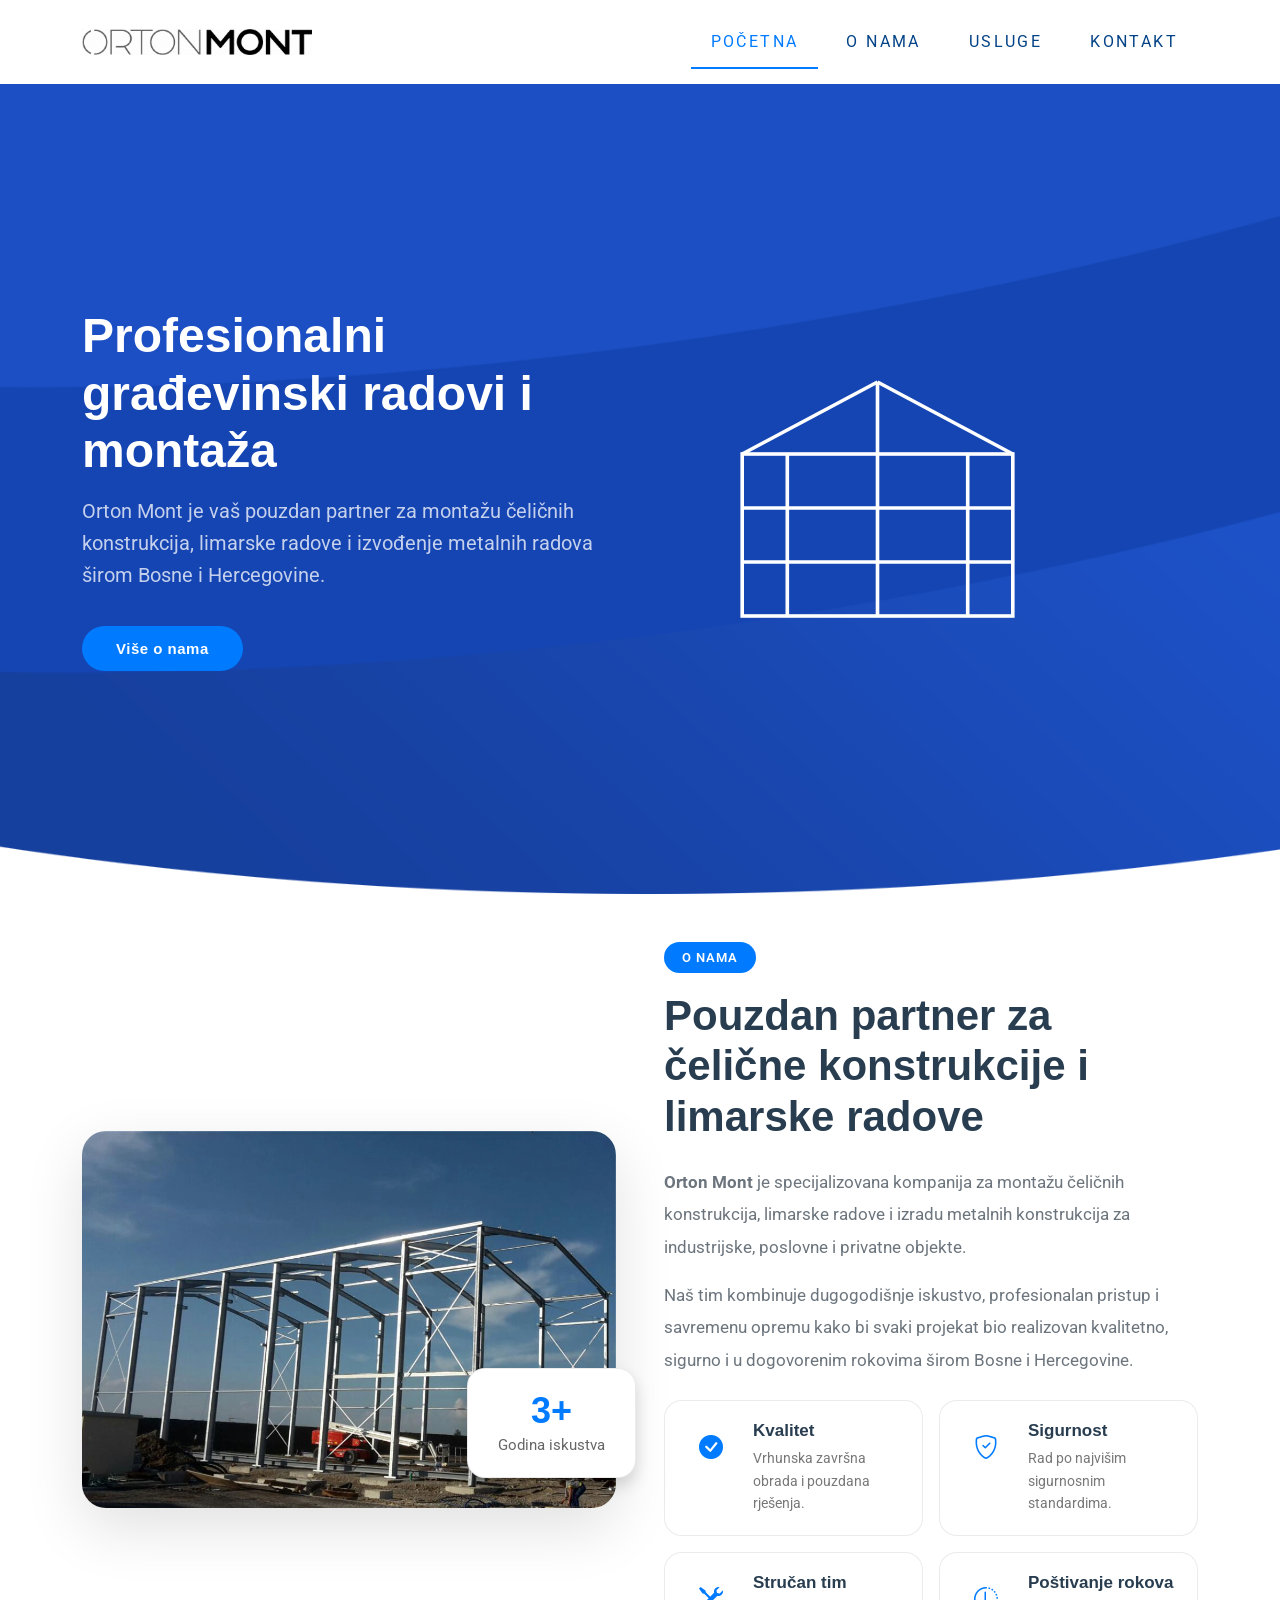
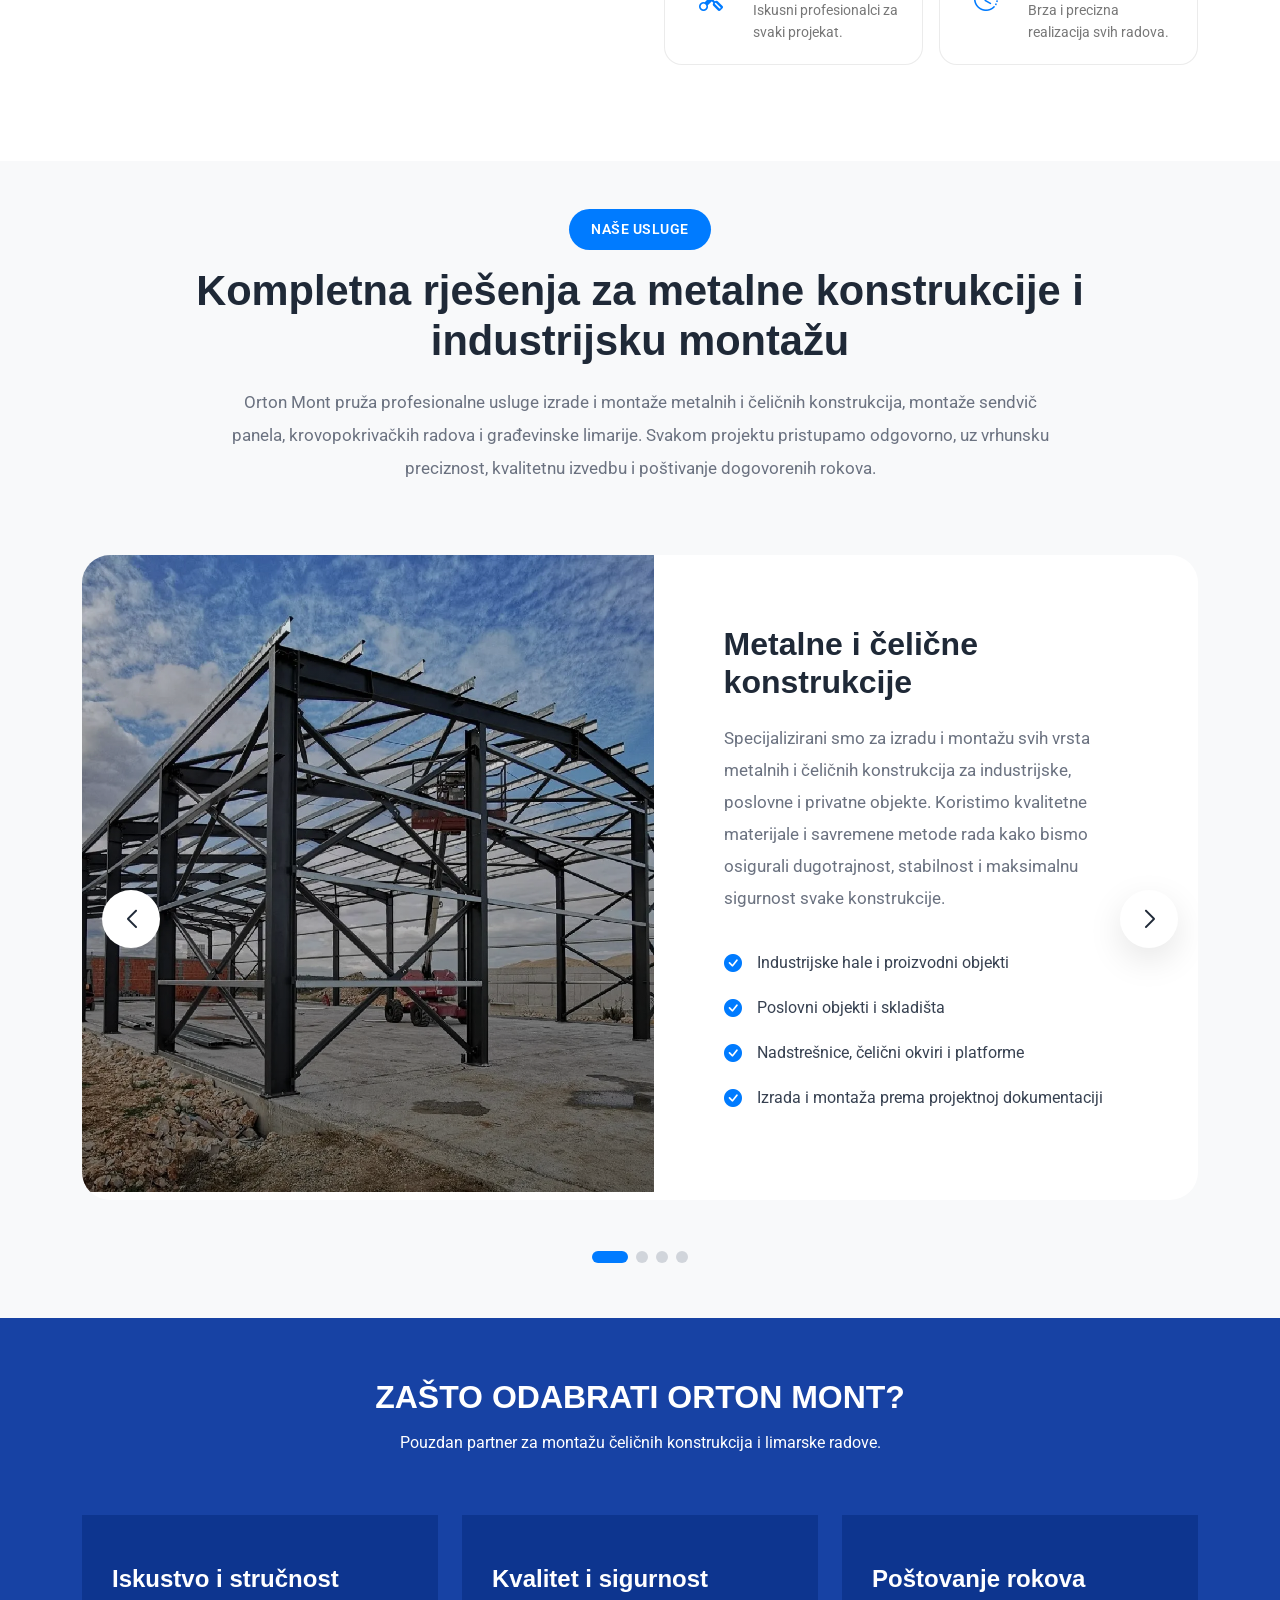
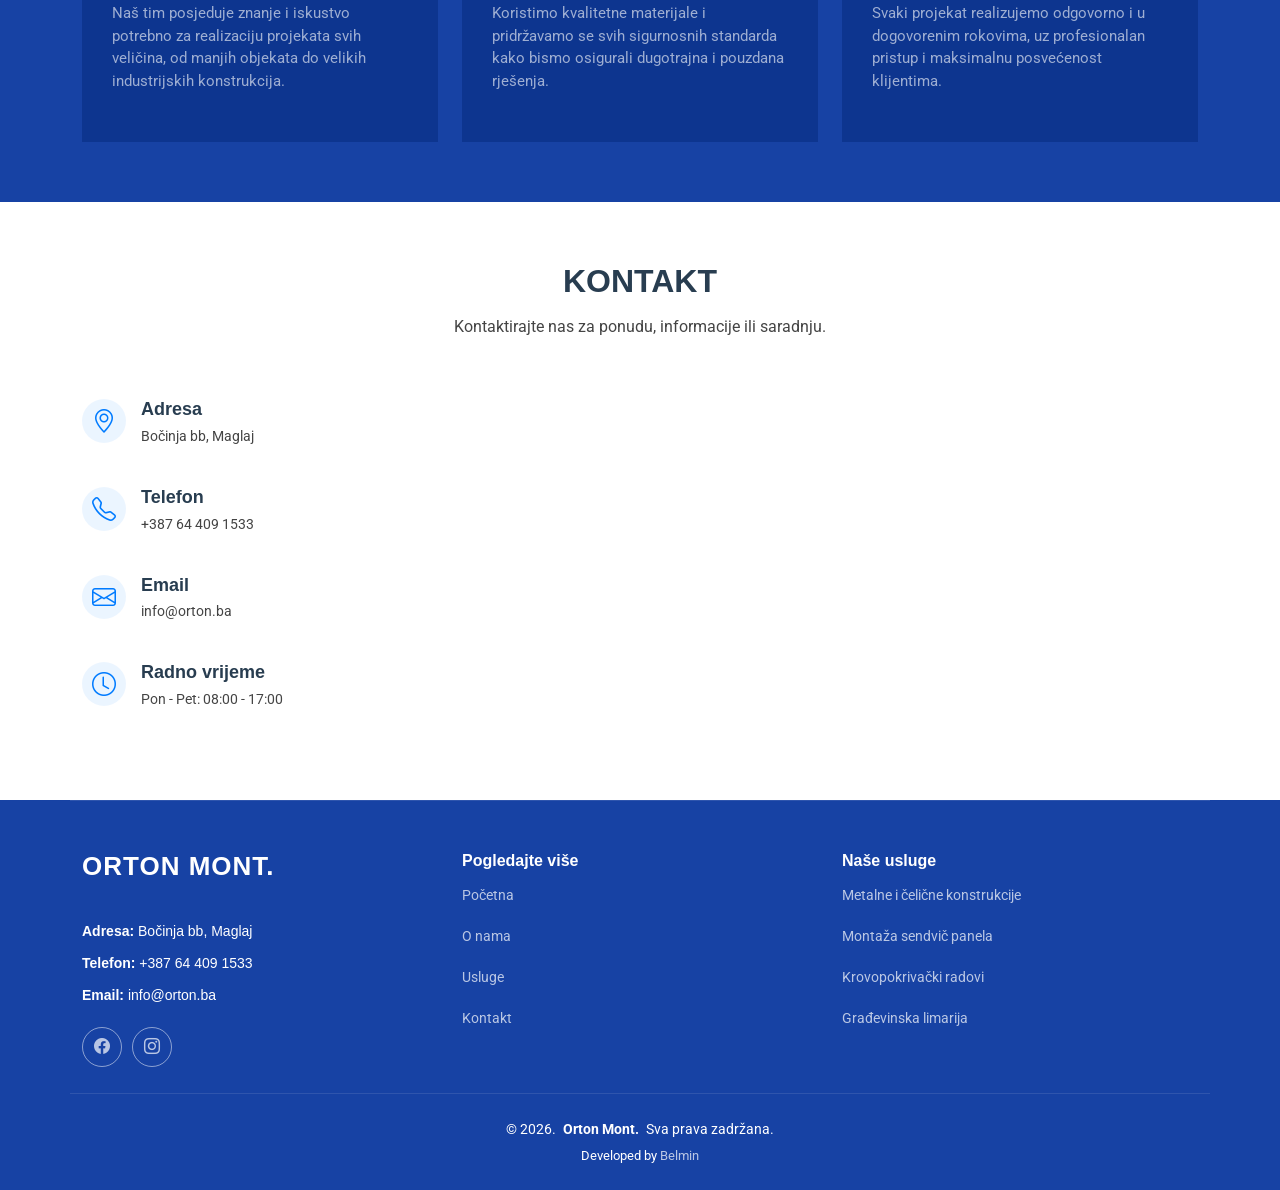
==== commit e82f0076: "doctype" ====
--- a/index.html
+++ b/index.html
@@ -1,18 +1,30 @@
+<!DOCTYPE html>
+<html lang="bs">
 <head>
     <meta charset="utf-8">
     <meta name="viewport" content="width=device-width, initial-scale=1">
 
-    <title>Orton Mont | Građevinski radovi i montaža u BiH</title>
+    <title>Orton Mont | Montaža Čeličnih Konstrukcija i Sendvič Panela BiH</title>
 
     <meta name="description"
-        content="Orton Mont je specijalizovana kompanija za montažu čeličnih konstrukcija, metalnih konstrukcija, sendvič panela i građevinsku limariju širom Bosne i Hercegovine.">
-
-    <meta name="keywords"
-        content="Orton Mont, čelične konstrukcije, metalne konstrukcije, limarija, sendvič paneli, krovopokrivački radovi, Maglaj, Bosna i Hercegovina">
-
+        content="Orton Mont Maglaj – Profesionalna montaža čeličnih konstrukcija, sendvič panela, građevinska limarija i krovopokrivački radovi širom BiH.">
+
+    <meta name="keywords" content="Orton Mont, čelične konstrukcije, metalne konstrukcije, sendvič paneli, građevinska limarija, krovopokrivačke usluge, montaža hala, Maglaj, Kakanj, Visoko, Zenica, Žepče, Lukavac, Teslić, Derventa, Modriča, Sarajevo, Bijeljina, Gračanica, Doboj, Jelah, Tuzla, Zavidovići, Mostar, Tešanj, Banja Luka, Bosna i Hercegovina">
     <meta name="author" content="Orton Mont">
     <meta name="robots" content="index, follow">
     <meta name="theme-color" content="#111111">
+
+    <meta property="og:type" content="website">
+    <meta property="og:url" content="https://orton.ba/">
+    <meta property="og:title" content="Orton Mont | Montaža Čeličnih Konstrukcija i Sendvič Panela BiH">
+    <meta property="og:description" content="Profesionalna izrada i montaža industrijskih objekata, čeličnih hala, sendvič panela i građevinske limarije. Pouzdan partner u građevini širom Bosne i Hercegovine.">
+    <meta property="og:image" content="https://orton.ba/assets/img/favicon/apple-touch-icon.png">
+
+    <meta name="twitter:card" content="summary_large_image">
+    <meta name="twitter:url" content="https://orton.ba/">
+    <meta name="twitter:title" content="Orton Mont | Montaža Čeličnih Konstrukcija i Sendvič Panela BiH">
+    <meta name="twitter:description" content="Profesionalna izrada i montaža čeličnih hala, sendvič panela i limarije širom BiH.">
+    <meta name="twitter:image" content="https://orton.ba/assets/img/favicon/apple-touch-icon.png">
 
     <!-- Favicons -->
     <link rel="icon" type="image/svg+xml" href="assets/img/favicon/favicon.svg">
@@ -28,9 +40,7 @@
     <!-- Google Fonts -->
     <link rel="preconnect" href="https://fonts.googleapis.com">
     <link rel="preconnect" href="https://fonts.gstatic.com" crossorigin>
-
-    <link href="https://fonts.googleapis.com/css2?family=Roboto:wght@300;400;500;700&family=Poppins:wght@300;400;500;600;700&display=swap"
-        rel="stylesheet">
+    <link href="https://fonts.googleapis.com/css2?family=Roboto:wght@300;400;500;700&family=Poppins:wght@300;400;500;600;700&display=swap" rel="stylesheet">
 
     <!-- Vendor CSS -->
     <link rel="stylesheet" href="assets/vendor/bootstrap/css/bootstrap.min.css">
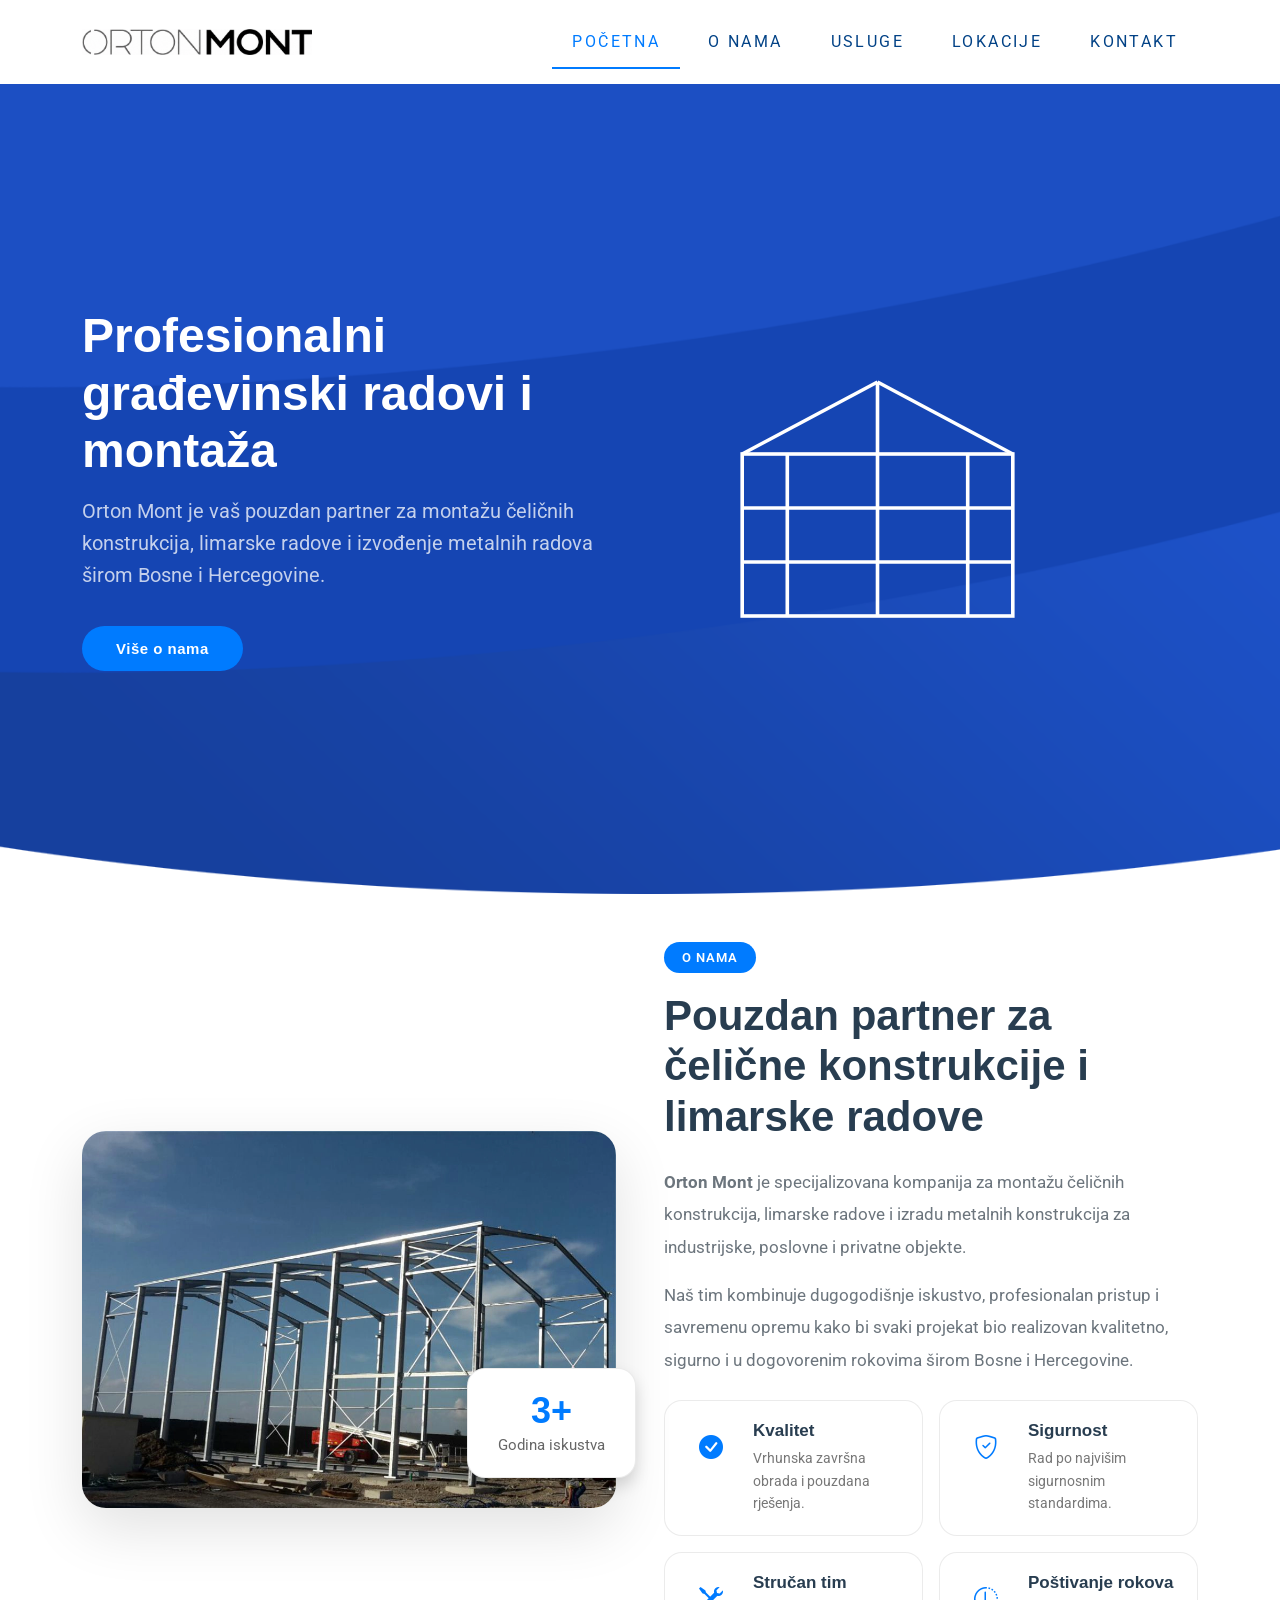
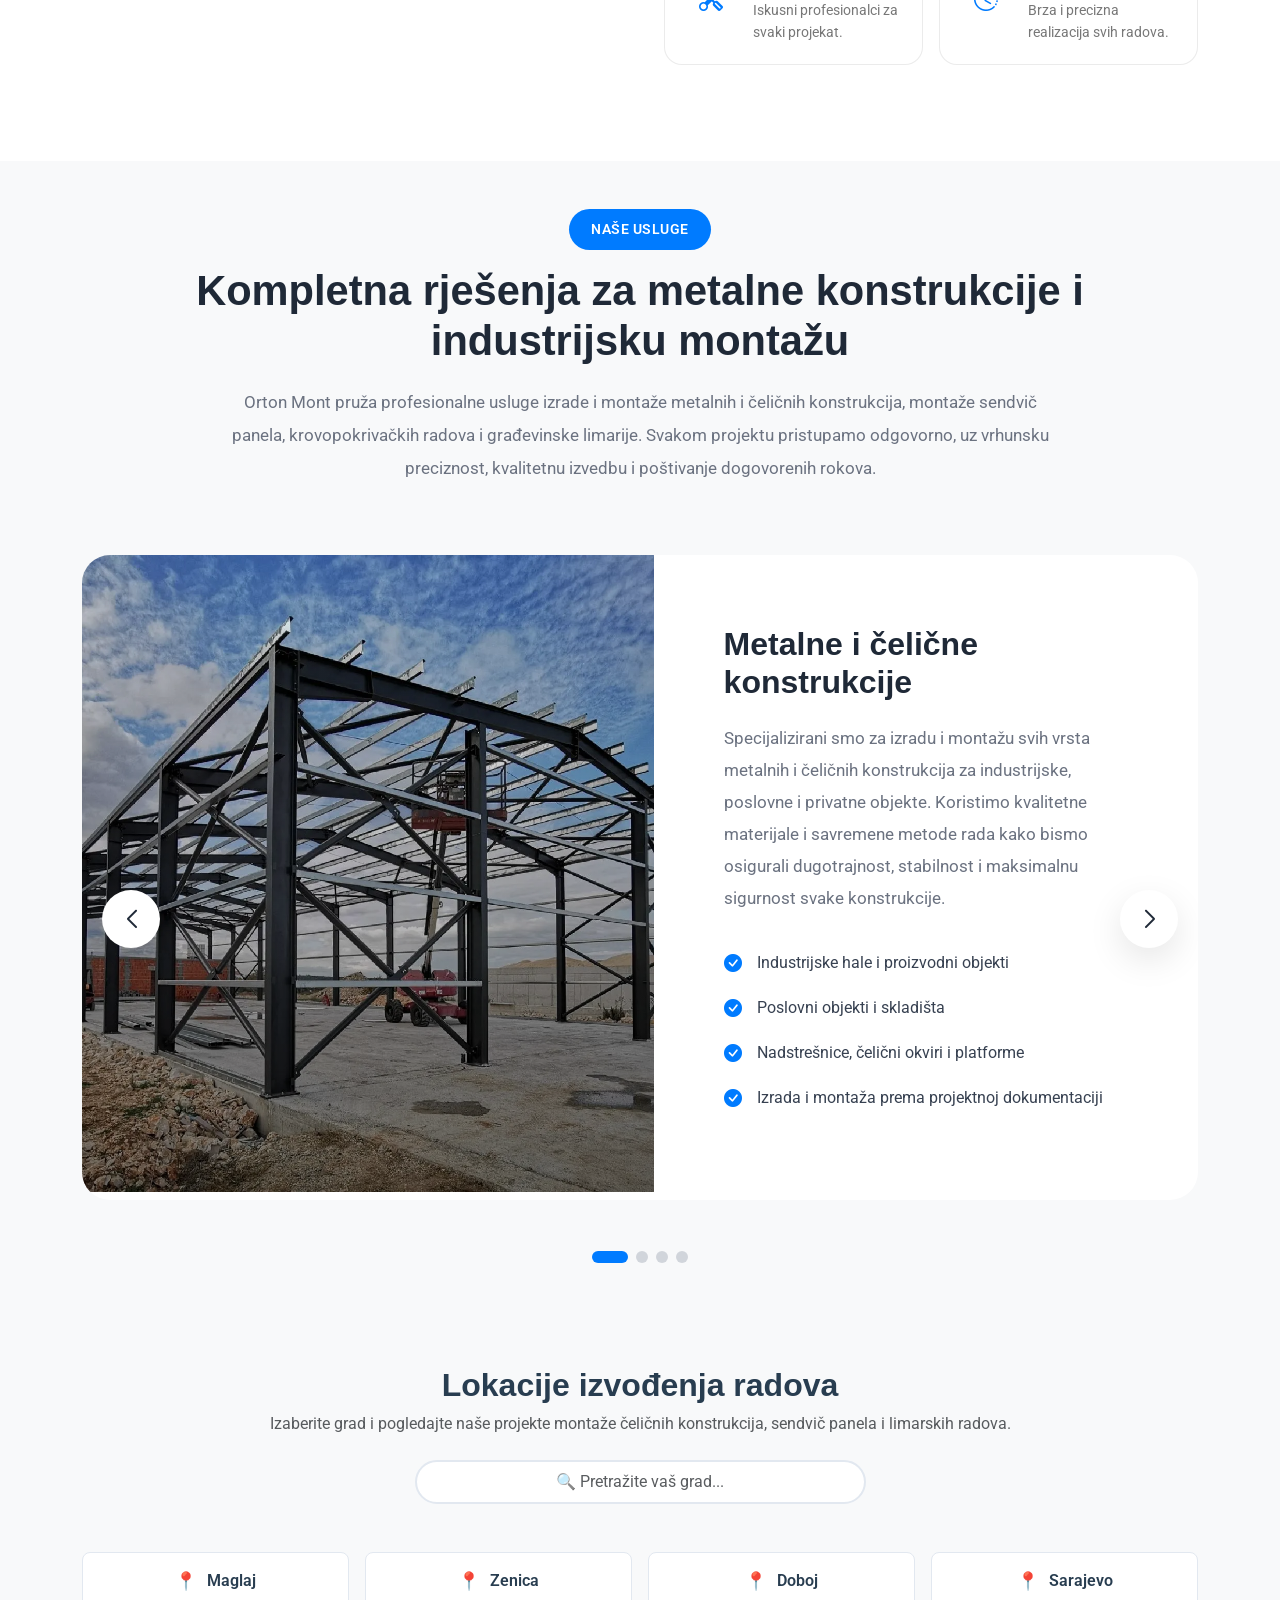
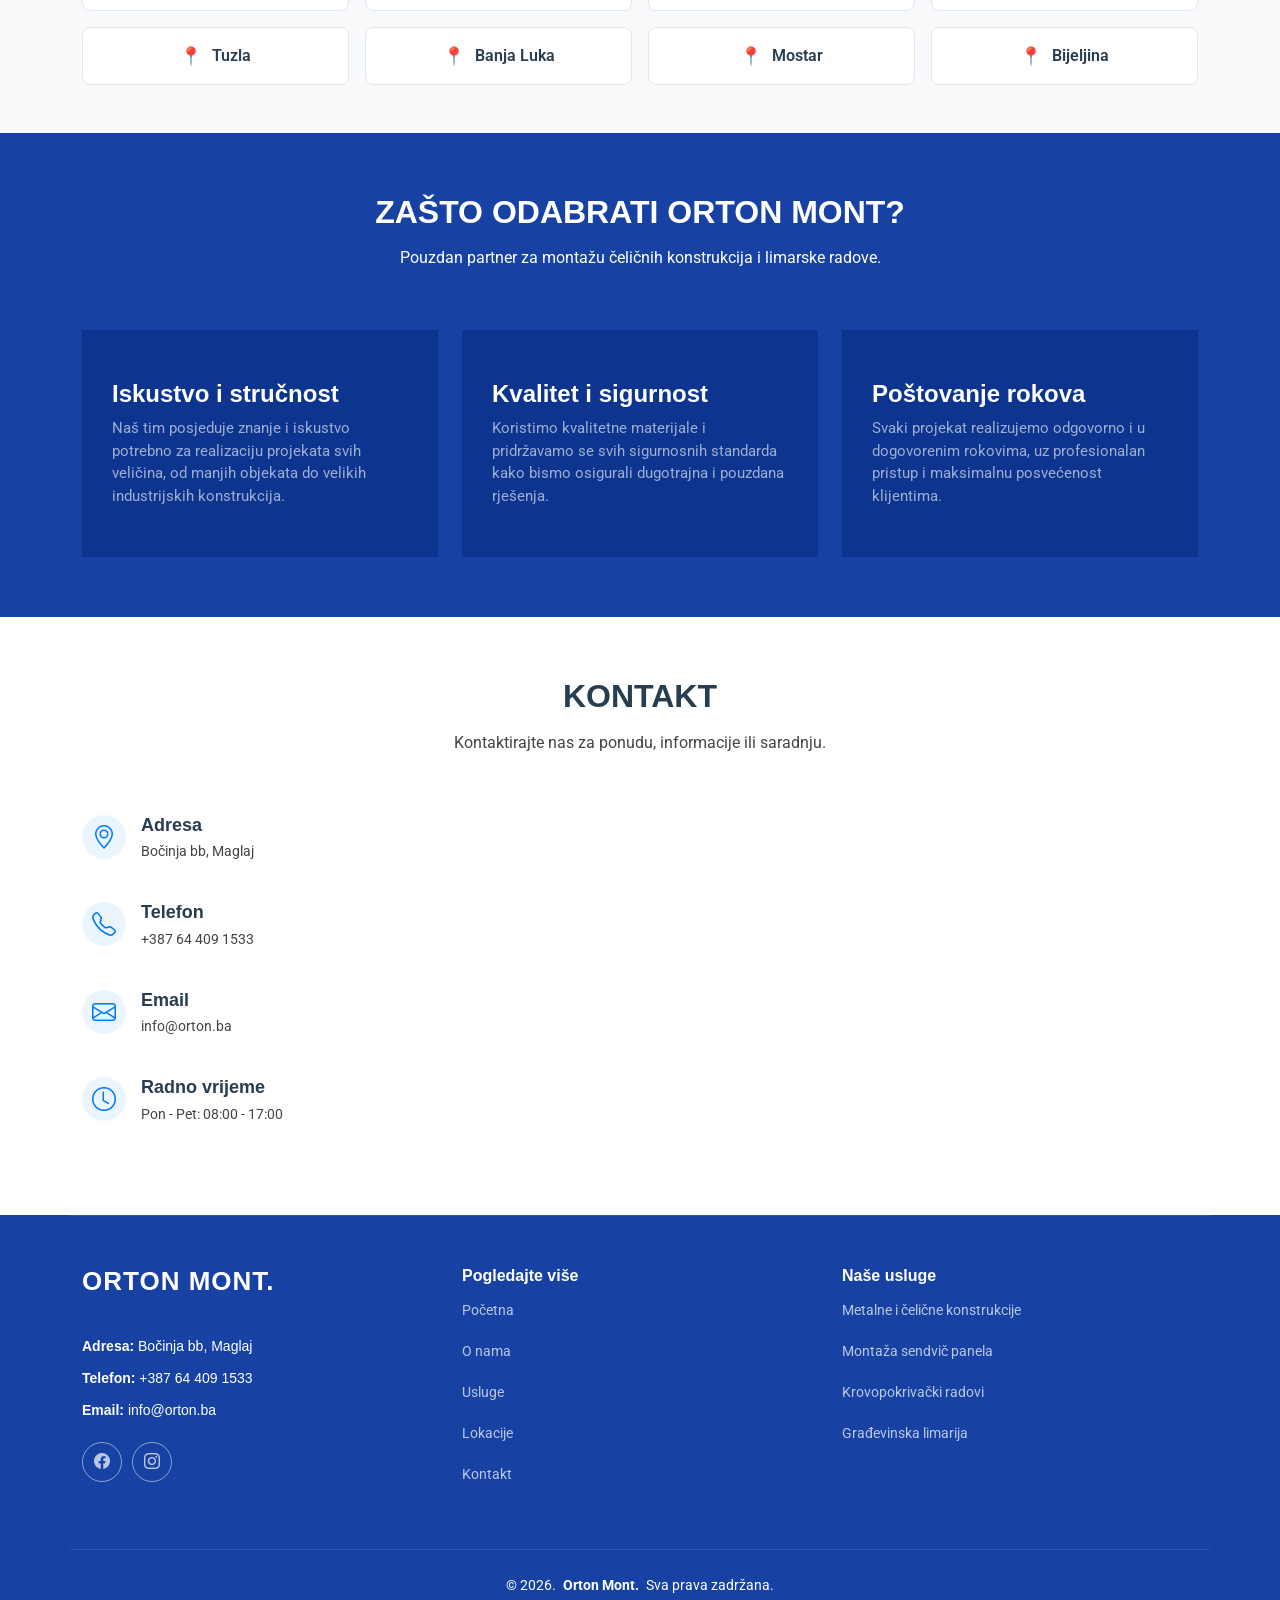
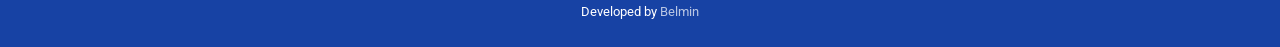
==== commit be758498: "lokacije" ====
--- a/index.html
+++ b/index.html
@@ -1,6 +1,7 @@
 <!DOCTYPE html>
 <html lang="bs">
 <head>
+
     <meta charset="utf-8">
     <meta name="viewport" content="width=device-width, initial-scale=1">
 
@@ -9,8 +10,7 @@
     <meta name="description"
         content="Orton Mont Maglaj – Profesionalna montaža čeličnih konstrukcija, sendvič panela, građevinska limarija i krovopokrivački radovi širom BiH.">
 
-    <meta name="keywords" content="Orton Mont, čelične konstrukcije, metalne konstrukcije, sendvič paneli, građevinska limarija, krovopokrivačke usluge, montaža hala, Maglaj, Kakanj, Visoko, Zenica, Žepče, Lukavac, Teslić, Derventa, Modriča, Sarajevo, Bijeljina, Gračanica, Doboj, Jelah, Tuzla, Zavidovići, Mostar, Tešanj, Banja Luka, Bosna i Hercegovina">
-    <meta name="author" content="Orton Mont">
+    <meta name="keywords" content="Orton Mont, čelične konstrukcije, metalne konstrukcije, sendvič panela, građevinska limarija, krovopokrivačke usluge, montaža hala, Bosna i Hercegovina, Maglaj, Zenica, Doboj, Sarajevo, Tuzla, Banja Luka, Mostar, Bijeljina, Banovići, Bihać, Bileća, Bosanska Krupa, Bosanski Petrovac, Bratunac, Brčko, Breza, Brod, Bugojno, Busovača, Bužim, Cazin, Čapljina, Čelić, Čelinac, Čitluk, Derventa, Doboj Istok, Doboj Jug, Donji Vakuf, Drvar, Foča, Fojnica, Gacko, Glamoč, Goražde, Gornji Vakuf, Gračanica, Gradačac, Gradiška, Grahovo, Grude, Hadžići, Ilidža, Ilijaš, Istočno Sarajevo, Jablanica, Jajce, Jelah, Kakanj, Kalesija, Kiseljak, Ključ, Kneževo, Konjic, Kozarska Dubica, Kupres, Laktaši, Livno, Lukavac, Ljubinje, Ljubuški, Milići, Modriča, Mrkonjić Grad, Neum, Nevesinje, Novi Grad, Novi Travnik, Odžak, Olovo, Orašje, Pale, Posušje, Prijedor, Prnjavor, Rogatica, Sanski Most, Sapna, Sokolac, Srbac, Srebrenica, Srebrenik, Šipovo, Široki Brijeg, Stolac, Tešanj, Teslić, Tomislavgrad, Travnik, Trebinje, Vareš, Velika Kladuša, Višegrad, Visoko, Vitez, Vlasenica, Zavidovići, Zvornik, Živinice, Žepče">    <meta name="author" content="Orton Mont">
     <meta name="robots" content="index, follow">
     <meta name="theme-color" content="#111111">
 
@@ -50,6 +50,17 @@
 
     <!-- Main CSS -->
     <link rel="stylesheet" href="assets/css/main.css">
+
+    <!-- Google tag (gtag.js) -->
+    <script async src="https://www.googletagmanager.com/gtag/js?id=G-ES2YYWYQ6B"></script>
+    <script>
+      window.dataLayer = window.dataLayer || [];
+      function gtag(){dataLayer.push(arguments);}
+      gtag('js', new Date());
+
+      gtag('config', 'G-ES2YYWYQ6B');
+    </script>
+    
 </head>
 
 <body class="index-page">
@@ -67,6 +78,7 @@
                     <li><a href="#home" class="active">Početna</a></li>
                     <li><a href="#about">O nama</a></li>
                     <li><a href="#services">Usluge</a></li>
+                    <li><a href="#lokacije">Lokacije</a></li>
                     <li><a href="#contact">Kontakt</a></li>
                 </ul>
 
@@ -421,7 +433,7 @@
 
                             <ul>
                                 <li><i class="bi bi-check-circle-fill"></i> Oluci i odvodni sistemi</li>
-                                <li><i class="bi bi-check-circle-fill"></i> Opšavi i završni limarski elementi</li>
+                                <li><i class="bi bi-check-circle-fill"></i> Opšavi i završni limarski elements</li>
                                 <li><i class="bi bi-check-circle-fill"></i> Fasadna i krovna limarija</li>
                                 <li><i class="bi bi-check-circle-fill"></i> Ventilacioni i zaštitni elementi</li>
                             </ul>
@@ -444,6 +456,529 @@
 
     </div>
 
+</section>
+
+<section id="lokacije" class="services section py-5" aria-labelledby="lokacije-title">
+    <div class="container">
+        
+        <div class="text-center mb-5" data-aos="fade-up">
+            <h2 id="lokacije-title" class="fw-bold">Lokacije izvođenja radova</h2>
+            <p class="text-muted">Izaberite grad i pogledajte naše projekte montaže čeličnih konstrukcija, sendvič panela i limarskih radova.</p>
+            
+            <div class="row justify-content-center mt-4">
+                <div class="col-md-5">
+                    <input type="text" id="searchGrad" class="form-control form-control-lg text-center" placeholder="🔍 Pretražite vaš grad...">
+                </div>
+            </div>
+        </div>
+
+        <div class="row g-3" id="lokacijeGrid">
+            
+            <div class="col-6 col-md-4 col-lg-3 grad-kartica" data-glavni="true">
+                <a href="lokacije.html?grad=maglaj" class="text-decoration-none">
+                    <div class="lokacija-box"><span class="pin-icon">📍</span><span class="grad-naziv">Maglaj</span></div>
+                </a>
+            </div>
+            <div class="col-6 col-md-4 col-lg-3 grad-kartica" data-glavni="true">
+                <a href="lokacije.html?grad=zenica" class="text-decoration-none">
+                    <div class="lokacija-box"><span class="pin-icon">📍</span><span class="grad-naziv">Zenica</span></div>
+                </a>
+            </div>
+            <div class="col-6 col-md-4 col-lg-3 grad-kartica" data-glavni="true">
+                <a href="lokacije.html?grad=doboj" class="text-decoration-none">
+                    <div class="lokacija-box"><span class="pin-icon">📍</span><span class="grad-naziv">Doboj</span></div>
+                </a>
+            </div>
+            <div class="col-6 col-md-4 col-lg-3 grad-kartica" data-glavni="true">
+                <a href="lokacije.html?grad=sarajevo" class="text-decoration-none">
+                    <div class="lokacija-box"><span class="pin-icon">📍</span><span class="grad-naziv">Sarajevo</span></div>
+                </a>
+            </div>
+            <div class="col-6 col-md-4 col-lg-3 grad-kartica" data-glavni="true">
+                <a href="lokacije.html?grad=tuzla" class="text-decoration-none">
+                    <div class="lokacija-box"><span class="pin-icon">📍</span><span class="grad-naziv">Tuzla</span></div>
+                </a>
+            </div>
+            <div class="col-6 col-md-4 col-lg-3 grad-kartica" data-glavni="true">
+                <a href="lokacije.html?grad=banja-luka" class="text-decoration-none">
+                    <div class="lokacija-box"><span class="pin-icon">📍</span><span class="grad-naziv">Banja Luka</span></div>
+                </a>
+            </div>
+            <div class="col-6 col-md-4 col-lg-3 grad-kartica" data-glavni="true">
+                <a href="lokacije.html?grad=mostar" class="text-decoration-none">
+                    <div class="lokacija-box"><span class="pin-icon">📍</span><span class="grad-naziv">Mostar</span></div>
+                </a>
+            </div>
+            <div class="col-6 col-md-4 col-lg-3 grad-kartica" data-glavni="true">
+                <a href="lokacije.html?grad=bijeljina" class="text-decoration-none">
+                    <div class="lokacija-box"><span class="pin-icon">📍</span><span class="grad-naziv">Bijeljina</span></div>
+                </a>
+            </div>
+
+
+            <div class="col-6 col-md-4 col-lg-3 grad-kartica grad-sakriven">
+                <a href="lokacije.html?grad=banovici" class="text-decoration-none">
+                    <div class="lokacija-box"><span class="pin-icon">📍</span><span class="grad-naziv">Banovići</span></div>
+                </a>
+            </div>
+            <div class="col-6 col-md-4 col-lg-3 grad-kartica grad-sakriven">
+                <a href="lokacije.html?grad=bihac" class="text-decoration-none">
+                    <div class="lokacija-box"><span class="pin-icon">📍</span><span class="grad-naziv">Bihać</span></div>
+                </a>
+            </div>
+            <div class="col-6 col-md-4 col-lg-3 grad-kartica grad-sakriven">
+                <a href="lokacije.html?grad=bileca" class="text-decoration-none">
+                    <div class="lokacija-box"><span class="pin-icon">📍</span><span class="grad-naziv">Bileća</span></div>
+                </a>
+            </div>
+            <div class="col-6 col-md-4 col-lg-3 grad-kartica grad-sakriven">
+                <a href="lokacije.html?grad=bosanska-krupa" class="text-decoration-none">
+                    <div class="lokacija-box"><span class="pin-icon">📍</span><span class="grad-naziv">Bosanska Krupa</span></div>
+                </a>
+            </div>
+            <div class="col-6 col-md-4 col-lg-3 grad-kartica grad-sakriven">
+                <a href="lokacije.html?grad=bosanski-petrovac" class="text-decoration-none">
+                    <div class="lokacija-box"><span class="pin-icon">📍</span><span class="grad-naziv">Bosanski Petrovac</span></div>
+                </a>
+            </div>
+            <div class="col-6 col-md-4 col-lg-3 grad-kartica grad-sakriven">
+                <a href="lokacije.html?grad=bratunac" class="text-decoration-none">
+                    <div class="lokacija-box"><span class="pin-icon">📍</span><span class="grad-naziv">Bratunac</span></div>
+                </a>
+            </div>
+            <div class="col-6 col-md-4 col-lg-3 grad-kartica grad-sakriven">
+                <a href="lokacije.html?grad=brcko" class="text-decoration-none">
+                    <div class="lokacija-box"><span class="pin-icon">📍</span><span class="grad-naziv">Brčko</span></div>
+                </a>
+            </div>
+            <div class="col-6 col-md-4 col-lg-3 grad-kartica grad-sakriven">
+                <a href="lokacije.html?grad=breza" class="text-decoration-none">
+                    <div class="lokacija-box"><span class="pin-icon">📍</span><span class="grad-naziv">Breza</span></div>
+                </a>
+            </div>
+            <div class="col-6 col-md-4 col-lg-3 grad-kartica grad-sakriven">
+                <a href="lokacije.html?grad=brod" class="text-decoration-none">
+                    <div class="lokacija-box"><span class="pin-icon">📍</span><span class="grad-naziv">Brod</span></div>
+                </a>
+            </div>
+            <div class="col-6 col-md-4 col-lg-3 grad-kartica grad-sakriven">
+                <a href="lokacije.html?grad=bugojno" class="text-decoration-none">
+                    <div class="lokacija-box"><span class="pin-icon">📍</span><span class="grad-naziv">Bugojno</span></div>
+                </a>
+            </div>
+            <div class="col-6 col-md-4 col-lg-3 grad-kartica grad-sakriven">
+                <a href="lokacije.html?grad=busovaca" class="text-decoration-none">
+                    <div class="lokacija-box"><span class="pin-icon">📍</span><span class="grad-naziv">Busovača</span></div>
+                </a>
+            </div>
+            <div class="col-6 col-md-4 col-lg-3 grad-kartica grad-sakriven">
+                <a href="lokacije.html?grad=buzim" class="text-decoration-none">
+                    <div class="lokacija-box"><span class="pin-icon">📍</span><span class="grad-naziv">Bužim</span></div>
+                </a>
+            </div>
+            <div class="col-6 col-md-4 col-lg-3 grad-kartica grad-sakriven">
+                <a href="lokacije.html?grad=cazin" class="text-decoration-none">
+                    <div class="lokacija-box"><span class="pin-icon">📍</span><span class="grad-naziv">Cazin</span></div>
+                </a>
+            </div>
+            <div class="col-6 col-md-4 col-lg-3 grad-kartica grad-sakriven">
+                <a href="lokacije.html?grad=capljina" class="text-decoration-none">
+                    <div class="lokacija-box"><span class="pin-icon">📍</span><span class="grad-naziv">Čapljina</span></div>
+                </a>
+            </div>
+            <div class="col-6 col-md-4 col-lg-3 grad-kartica grad-sakriven">
+                <a href="lokacije.html?grad=celic" class="text-decoration-none">
+                    <div class="lokacija-box"><span class="pin-icon">📍</span><span class="grad-naziv">Čelić</span></div>
+                </a>
+            </div>
+            <div class="col-6 col-md-4 col-lg-3 grad-kartica grad-sakriven">
+                <a href="lokacije.html?grad=celinac" class="text-decoration-none">
+                    <div class="lokacija-box"><span class="pin-icon">📍</span><span class="grad-naziv">Čelinac</span></div>
+                </a>
+            </div>
+            <div class="col-6 col-md-4 col-lg-3 grad-kartica grad-sakriven">
+                <a href="lokacije.html?grad=citluk" class="text-decoration-none">
+                    <div class="lokacija-box"><span class="pin-icon">📍</span><span class="grad-naziv">Čitluk</span></div>
+                </a>
+            </div>
+            <div class="col-6 col-md-4 col-lg-3 grad-kartica grad-sakriven">
+                <a href="lokacije.html?grad=derventa" class="text-decoration-none">
+                    <div class="lokacija-box"><span class="pin-icon">📍</span><span class="grad-naziv">Derventa</span></div>
+                </a>
+            </div>
+            <div class="col-6 col-md-4 col-lg-3 grad-kartica grad-sakriven">
+                <a href="lokacije.html?grad=doboj-istok" class="text-decoration-none">
+                    <div class="lokacija-box"><span class="pin-icon">📍</span><span class="grad-naziv">Doboj Istok</span></div>
+                </a>
+            </div>
+            <div class="col-6 col-md-4 col-lg-3 grad-kartica grad-sakriven">
+                <a href="lokacije.html?grad=doboj-jug" class="text-decoration-none">
+                    <div class="lokacija-box"><span class="pin-icon">📍</span><span class="grad-naziv">Doboj Jug</span></div>
+                </a>
+            </div>
+            <div class="col-6 col-md-4 col-lg-3 grad-kartica grad-sakriven">
+                <a href="lokacije.html?grad=donji-vakuf" class="text-decoration-none">
+                    <div class="lokacija-box"><span class="pin-icon">📍</span><span class="grad-naziv">Donji Vakuf</span></div>
+                </a>
+            </div>
+            <div class="col-6 col-md-4 col-lg-3 grad-kartica grad-sakriven">
+                <a href="lokacije.html?grad=drvar" class="text-decoration-none">
+                    <div class="lokacija-box"><span class="pin-icon">📍</span><span class="grad-naziv">Drvar</span></div>
+                </a>
+            </div>
+            <div class="col-6 col-md-4 col-lg-3 grad-kartica grad-sakriven">
+                <a href="lokacije.html?grad=foca" class="text-decoration-none">
+                    <div class="lokacija-box"><span class="pin-icon">📍</span><span class="grad-naziv">Foča</span></div>
+                </a>
+            </div>
+            <div class="col-6 col-md-4 col-lg-3 grad-kartica grad-sakriven">
+                <a href="lokacije.html?grad=fojnica" class="text-decoration-none">
+                    <div class="lokacija-box"><span class="pin-icon">📍</span><span class="grad-naziv">Fojnica</span></div>
+                </a>
+            </div>
+            <div class="col-6 col-md-4 col-lg-3 grad-kartica grad-sakriven">
+                <a href="lokacije.html?grad=gacko" class="text-decoration-none">
+                    <div class="lokacija-box"><span class="pin-icon">📍</span><span class="grad-naziv">Gacko</span></div>
+                </a>
+            </div>
+            <div class="col-6 col-md-4 col-lg-3 grad-kartica grad-sakriven">
+                <a href="lokacije.html?grad=glamoc" class="text-decoration-none">
+                    <div class="lokacija-box"><span class="pin-icon">📍</span><span class="grad-naziv">Glamoč</span></div>
+                </a>
+            </div>
+            <div class="col-6 col-md-4 col-lg-3 grad-kartica grad-sakriven">
+                <a href="lokacije.html?grad=gorazde" class="text-decoration-none">
+                    <div class="lokacija-box"><span class="pin-icon">📍</span><span class="grad-naziv">Goražde</span></div>
+                </a>
+            </div>
+            <div class="col-6 col-md-4 col-lg-3 grad-kartica grad-sakriven">
+                <a href="lokacije.html?grad=gornji-vakuf" class="text-decoration-none">
+                    <div class="lokacija-box"><span class="pin-icon">📍</span><span class="grad-naziv">Gornji Vakuf</span></div>
+                </a>
+            </div>
+            <div class="col-6 col-md-4 col-lg-3 grad-kartica grad-sakriven">
+                <a href="lokacije.html?grad=gracanica" class="text-decoration-none">
+                    <div class="lokacija-box"><span class="pin-icon">📍</span><span class="grad-naziv">Gračanica</span></div>
+                </a>
+            </div>
+            <div class="col-6 col-md-4 col-lg-3 grad-kartica grad-sakriven">
+                <a href="lokacije.html?grad=gradacac" class="text-decoration-none">
+                    <div class="lokacija-box"><span class="pin-icon">📍</span><span class="grad-naziv">Gradačac</span></div>
+                </a>
+            </div>
+            <div class="col-6 col-md-4 col-lg-3 grad-kartica grad-sakriven">
+                <a href="lokacije.html?grad=gradiska" class="text-decoration-none">
+                    <div class="lokacija-box"><span class="pin-icon">📍</span><span class="grad-naziv">Gradiška</span></div>
+                </a>
+            </div>
+            <div class="col-6 col-md-4 col-lg-3 grad-kartica grad-sakriven">
+                <a href="lokacije.html?grad=grahovo" class="text-decoration-none">
+                    <div class="lokacija-box"><span class="pin-icon">📍</span><span class="grad-naziv">Grahovo</span></div>
+                </a>
+            </div>
+            <div class="col-6 col-md-4 col-lg-3 grad-kartica grad-sakriven">
+                <a href="lokacije.html?grad=grude" class="text-decoration-none">
+                    <div class="lokacija-box"><span class="pin-icon">📍</span><span class="grad-naziv">Grude</span></div>
+                </a>
+            </div>
+            <div class="col-6 col-md-4 col-lg-3 grad-kartica grad-sakriven">
+                <a href="lokacije.html?grad=hadzici" class="text-decoration-none">
+                    <div class="lokacija-box"><span class="pin-icon">📍</span><span class="grad-naziv">Hadžići</span></div>
+                </a>
+            </div>
+            <div class="col-6 col-md-4 col-lg-3 grad-kartica grad-sakriven">
+                <a href="lokacije.html?grad=ilidza" class="text-decoration-none">
+                    <div class="lokacija-box"><span class="pin-icon">📍</span><span class="grad-naziv">Ilidža</span></div>
+                </a>
+            </div>
+            <div class="col-6 col-md-4 col-lg-3 grad-kartica grad-sakriven">
+                <a href="lokacije.html?grad=ilijas" class="text-decoration-none">
+                    <div class="lokacija-box"><span class="pin-icon">📍</span><span class="grad-naziv">Ilijaš</span></div>
+                </a>
+            </div>
+            <div class="col-6 col-md-4 col-lg-3 grad-kartica grad-sakriven">
+                <a href="lokacije.html?grad=istocno-sarajevo" class="text-decoration-none">
+                    <div class="lokacija-box"><span class="pin-icon">📍</span><span class="grad-naziv">Istočno Sarajevo</span></div>
+                </a>
+            </div>
+            <div class="col-6 col-md-4 col-lg-3 grad-kartica grad-sakriven">
+                <a href="lokacije.html?grad=jablanica" class="text-decoration-none">
+                    <div class="lokacija-box"><span class="pin-icon">📍</span><span class="grad-naziv">Jablanica</span></div>
+                </a>
+            </div>
+            <div class="col-6 col-md-4 col-lg-3 grad-kartica grad-sakriven">
+                <a href="lokacije.html?grad=jajce" class="text-decoration-none">
+                    <div class="lokacija-box"><span class="pin-icon">📍</span><span class="grad-naziv">Jajce</span></div>
+                </a>
+            </div>
+            <div class="col-6 col-md-4 col-lg-3 grad-kartica grad-sakriven">
+                <a href="lokacije.html?grad=jelah" class="text-decoration-none">
+                    <div class="lokacija-box"><span class="pin-icon">📍</span><span class="grad-naziv">Jelah</span></div>
+                </a>
+            </div>
+            <div class="col-6 col-md-4 col-lg-3 grad-kartica grad-sakriven">
+                <a href="lokacije.html?grad=kakanj" class="text-decoration-none">
+                    <div class="lokacija-box"><span class="pin-icon">📍</span><span class="grad-naziv">Kakanj</span></div>
+                </a>
+            </div>
+            <div class="col-6 col-md-4 col-lg-3 grad-kartica grad-sakriven">
+                <a href="lokacije.html?grad=kalesija" class="text-decoration-none">
+                    <div class="lokacija-box"><span class="pin-icon">📍</span><span class="grad-naziv">Kalesija</span></div>
+                </a>
+            </div>
+            <div class="col-6 col-md-4 col-lg-3 grad-kartica grad-sakriven">
+                <a href="lokacije.html?grad=kiseljak" class="text-decoration-none">
+                    <div class="lokacija-box"><span class="pin-icon">📍</span><span class="grad-naziv">Kiseljak</span></div>
+                </a>
+            </div>
+            <div class="col-6 col-md-4 col-lg-3 grad-kartica grad-sakriven">
+                <a href="lokacije.html?grad=kljuc" class="text-decoration-none">
+                    <div class="lokacija-box"><span class="pin-icon">📍</span><span class="grad-naziv">Ključ</span></div>
+                </a>
+            </div>
+            <div class="col-6 col-md-4 col-lg-3 grad-kartica grad-sakriven">
+                <a href="lokacije.html?grad=knezevo" class="text-decoration-none">
+                    <div class="lokacija-box"><span class="pin-icon">📍</span><span class="grad-naziv">Kneževo</span></div>
+                </a>
+            </div>
+            <div class="col-6 col-md-4 col-lg-3 grad-kartica grad-sakriven">
+                <a href="lokacije.html?grad=konjic" class="text-decoration-none">
+                    <div class="lokacija-box"><span class="pin-icon">📍</span><span class="grad-naziv">Konjic</span></div>
+                </a>
+            </div>
+            <div class="col-6 col-md-4 col-lg-3 grad-kartica grad-sakriven">
+                <a href="lokacije.html?grad=kozarska-dubica" class="text-decoration-none">
+                    <div class="lokacija-box"><span class="pin-icon">📍</span><span class="grad-naziv">Kozarska Dubica</span></div>
+                </a>
+            </div>
+            <div class="col-6 col-md-4 col-lg-3 grad-kartica grad-sakriven">
+                <a href="lokacije.html?grad=kupres" class="text-decoration-none">
+                    <div class="lokacija-box"><span class="pin-icon">📍</span><span class="grad-naziv">Kupres</span></div>
+                </a>
+            </div>
+            <div class="col-6 col-md-4 col-lg-3 grad-kartica grad-sakriven">
+                <a href="lokacije.html?grad=laktasi" class="text-decoration-none">
+                    <div class="lokacija-box"><span class="pin-icon">📍</span><span class="grad-naziv">Laktaši</span></div>
+                </a>
+            </div>
+            <div class="col-6 col-md-4 col-lg-3 grad-kartica grad-sakriven">
+                <a href="lokacije.html?grad=livno" class="text-decoration-none">
+                    <div class="lokacija-box"><span class="pin-icon">📍</span><span class="grad-naziv">Livno</span></div>
+                </a>
+            </div>
+            <div class="col-6 col-md-4 col-lg-3 grad-kartica grad-sakriven">
+                <a href="lokacije.html?grad=lukavac" class="text-decoration-none">
+                    <div class="lokacija-box"><span class="pin-icon">📍</span><span class="grad-naziv">Lukavac</span></div>
+                </a>
+            </div>
+            <div class="col-6 col-md-4 col-lg-3 grad-kartica grad-sakriven">
+                <a href="lokacije.html?grad=ljubinje" class="text-decoration-none">
+                    <div class="lokacija-box"><span class="pin-icon">📍</span><span class="grad-naziv">Ljubinje</span></div>
+                </a>
+            </div>
+            <div class="col-6 col-md-4 col-lg-3 grad-kartica grad-sakriven">
+                <a href="lokacije.html?grad=ljubuski" class="text-decoration-none">
+                    <div class="lokacija-box"><span class="pin-icon">📍</span><span class="grad-naziv">Ljubuški</span></div>
+                </a>
+            </div>
+            <div class="col-6 col-md-4 col-lg-3 grad-kartica grad-sakriven">
+                <a href="lokacije.html?grad=milici" class="text-decoration-none">
+                    <div class="lokacija-box"><span class="pin-icon">📍</span><span class="grad-naziv">Milići</span></div>
+                </a>
+            </div>
+            <div class="col-6 col-md-4 col-lg-3 grad-kartica grad-sakriven">
+                <a href="lokacije.html?grad=modrica" class="text-decoration-none">
+                    <div class="lokacija-box"><span class="pin-icon">📍</span><span class="grad-naziv">Modriča</span></div>
+                </a>
+            </div>
+            <div class="col-6 col-md-4 col-lg-3 grad-kartica grad-sakriven">
+                <a href="lokacije.html?grad=mrkonjic-grad" class="text-decoration-none">
+                    <div class="lokacija-box"><span class="pin-icon">📍</span><span class="grad-naziv">Mrkonjić Grad</span></div>
+                </a>
+            </div>
+            <div class="col-6 col-md-4 col-lg-3 grad-kartica grad-sakriven">
+                <a href="lokacije.html?grad=neum" class="text-decoration-none">
+                    <div class="lokacija-box"><span class="pin-icon">📍</span><span class="grad-naziv">Neum</span></div>
+                </a>
+            </div>
+            <div class="col-6 col-md-4 col-lg-3 grad-kartica grad-sakriven">
+                <a href="lokacije.html?grad=nevesinje" class="text-decoration-none">
+                    <div class="lokacija-box"><span class="pin-icon">📍</span><span class="grad-naziv">Nevesinje</span></div>
+                </a>
+            </div>
+            <div class="col-6 col-md-4 col-lg-3 grad-kartica grad-sakriven">
+                <a href="lokacije.html?grad=novi-grad" class="text-decoration-none">
+                    <div class="lokacija-box"><span class="pin-icon">📍</span><span class="grad-naziv">Novi Grad</span></div>
+                </a>
+            </div>
+            <div class="col-6 col-md-4 col-lg-3 grad-kartica grad-sakriven">
+                <a href="lokacije.html?grad=novi-travnik" class="text-decoration-none">
+                    <div class="lokacija-box"><span class="pin-icon">📍</span><span class="grad-naziv">Novi Travnik</span></div>
+                </a>
+            </div>
+            <div class="col-6 col-md-4 col-lg-3 grad-kartica grad-sakriven">
+                <a href="lokacije.html?grad=odzak" class="text-decoration-none">
+                    <div class="lokacija-box"><span class="pin-icon">📍</span><span class="grad-naziv">Odžak</span></div>
+                </a>
+            </div>
+            <div class="col-6 col-md-4 col-lg-3 grad-kartica grad-sakriven">
+                <a href="lokacije.html?grad=olovo" class="text-decoration-none">
+                    <div class="lokacija-box"><span class="pin-icon">📍</span><span class="grad-naziv">Olovo</span></div>
+                </a>
+            </div>
+            <div class="col-6 col-md-4 col-lg-3 grad-kartica grad-sakriven">
+                <a href="lokacije.html?grad=orasje" class="text-decoration-none">
+                    <div class="lokacija-box"><span class="pin-icon">📍</span><span class="grad-naziv">Orašje</span></div>
+                </a>
+            </div>
+            <div class="col-6 col-md-4 col-lg-3 grad-kartica grad-sakriven">
+                <a href="lokacije.html?grad=pale" class="text-decoration-none">
+                    <div class="lokacija-box"><span class="pin-icon">📍</span><span class="grad-naziv">Pale</span></div>
+                </a>
+            </div>
+            <div class="col-6 col-md-4 col-lg-3 grad-kartica grad-sakriven">
+                <a href="lokacije.html?grad=posusje" class="text-decoration-none">
+                    <div class="lokacija-box"><span class="pin-icon">📍</span><span class="grad-naziv">Posušje</span></div>
+                </a>
+            </div>
+            <div class="col-6 col-md-4 col-lg-3 grad-kartica grad-sakriven">
+                <a href="lokacije.html?grad=prijedor" class="text-decoration-none">
+                    <div class="lokacija-box"><span class="pin-icon">📍</span><span class="grad-naziv">Prijedor</span></div>
+                </a>
+            </div>
+            <div class="col-6 col-md-4 col-lg-3 grad-kartica grad-sakriven">
+                <a href="lokacije.html?grad=prnjavor" class="text-decoration-none">
+                    <div class="lokacija-box"><span class="pin-icon">📍</span><span class="grad-naziv">Prnjavor</span></div>
+                </a>
+            </div>
+            <div class="col-6 col-md-4 col-lg-3 grad-kartica grad-sakriven">
+                <a href="lokacije.html?grad=rogatica" class="text-decoration-none">
+                    <div class="lokacija-box"><span class="pin-icon">📍</span><span class="grad-naziv">Rogatica</span></div>
+                </a>
+            </div>
+            <div class="col-6 col-md-4 col-lg-3 grad-kartica grad-sakriven">
+                <a href="lokacije.html?grad=sanski-most" class="text-decoration-none">
+                    <div class="lokacija-box"><span class="pin-icon">📍</span><span class="grad-naziv">Sanski Most</span></div>
+                </a>
+            </div>
+            <div class="col-6 col-md-4 col-lg-3 grad-kartica grad-sakriven">
+                <a href="lokacije.html?grad=sapna" class="text-decoration-none">
+                    <div class="lokacija-box"><span class="pin-icon">📍</span><span class="grad-naziv">Sapna</span></div>
+                </a>
+            </div>
+            <div class="col-6 col-md-4 col-lg-3 grad-kartica grad-sakriven">
+                <a href="lokacije.html?grad=sokolac" class="text-decoration-none">
+                    <div class="lokacija-box"><span class="pin-icon">📍</span><span class="grad-naziv">Sokolac</span></div>
+                </a>
+            </div>
+            <div class="col-6 col-md-4 col-lg-3 grad-kartica grad-sakriven">
+                <a href="lokacije.html?grad=srbac" class="text-decoration-none">
+                    <div class="lokacija-box"><span class="pin-icon">📍</span><span class="grad-naziv">Srbac</span></div>
+                </a>
+            </div>
+            <div class="col-6 col-md-4 col-lg-3 grad-kartica grad-sakriven">
+                <a href="lokacije.html?grad=srebrenica" class="text-decoration-none">
+                    <div class="lokacija-box"><span class="pin-icon">📍</span><span class="grad-naziv">Srebrenica</span></div>
+                </a>
+            </div>
+            <div class="col-6 col-md-4 col-lg-3 grad-kartica grad-sakriven">
+                <a href="lokacije.html?grad=srebrenik" class="text-decoration-none">
+                    <div class="lokacija-box"><span class="pin-icon">📍</span><span class="grad-naziv">Srebrenik</span></div>
+                </a>
+            </div>
+            <div class="col-6 col-md-4 col-lg-3 grad-kartica grad-sakriven">
+                <a href="lokacije.html?grad=sipovo" class="text-decoration-none">
+                    <div class="lokacija-box"><span class="pin-icon">📍</span><span class="grad-naziv">Šipovo</span></div>
+                </a>
+            </div>
+            <div class="col-6 col-md-4 col-lg-3 grad-kartica grad-sakriven">
+                <a href="lokacije.html?grad=siroki-brijeg" class="text-decoration-none">
+                    <div class="lokacija-box"><span class="pin-icon">📍</span><span class="grad-naziv">Široki Brijeg</span></div>
+                </a>
+            </div>
+            <div class="col-6 col-md-4 col-lg-3 grad-kartica grad-sakriven">
+                <a href="lokacije.html?grad=stolac" class="text-decoration-none">
+                    <div class="lokacija-box"><span class="pin-icon">📍</span><span class="grad-naziv">Stolac</span></div>
+                </a>
+            </div>
+            <div class="col-6 col-md-4 col-lg-3 grad-kartica grad-sakriven">
+                <a href="lokacije.html?grad=tesanj" class="text-decoration-none">
+                    <div class="lokacija-box"><span class="pin-icon">📍</span><span class="grad-naziv">Tešanj</span></div>
+                </a>
+            </div>
+            <div class="col-6 col-md-4 col-lg-3 grad-kartica grad-sakriven">
+                <a href="lokacije.html?grad=teslic" class="text-decoration-none">
+                    <div class="lokacija-box"><span class="pin-icon">📍</span><span class="grad-naziv">Teslić</span></div>
+                </a>
+            </div>
+            <div class="col-6 col-md-4 col-lg-3 grad-kartica grad-sakriven">
+                <a href="lokacije.html?grad=tomislavgrad" class="text-decoration-none">
+                    <div class="lokacija-box"><span class="pin-icon">📍</span><span class="grad-naziv">Tomislavgrad</span></div>
+                </a>
+            </div>
+            <div class="col-6 col-md-4 col-lg-3 grad-kartica grad-sakriven">
+                <a href="lokacije.html?grad=travnik" class="text-decoration-none">
+                    <div class="lokacija-box"><span class="pin-icon">📍</span><span class="grad-naziv">Travnik</span></div>
+                </a>
+            </div>
+            <div class="col-6 col-md-4 col-lg-3 grad-kartica grad-sakriven">
+                <a href="lokacije.html?grad=trebinje" class="text-decoration-none">
+                    <div class="lokacija-box"><span class="pin-icon">📍</span><span class="grad-naziv">Trebinje</span></div>
+                </a>
+            </div>
+            <div class="col-6 col-md-4 col-lg-3 grad-kartica grad-sakriven">
+                <a href="lokacije.html?grad=vares" class="text-decoration-none">
+                    <div class="lokacija-box"><span class="pin-icon">📍</span><span class="grad-naziv">Vareš</span></div>
+                </a>
+            </div>
+            <div class="col-6 col-md-4 col-lg-3 grad-kartica grad-sakriven">
+                <a href="lokacije.html?grad=velika-kladusa" class="text-decoration-none">
+                    <div class="lokacija-box"><span class="pin-icon">📍</span><span class="grad-naziv">Velika Kladuša</span></div>
+                </a>
+            </div>
+            <div class="col-6 col-md-4 col-lg-3 grad-kartica grad-sakriven">
+                <a href="lokacije.html?grad=visegrad" class="text-decoration-none">
+                    <div class="lokacija-box"><span class="pin-icon">📍</span><span class="grad-naziv">Višegrad</span></div>
+                </a>
+            </div>
+            <div class="col-6 col-md-4 col-lg-3 grad-kartica grad-sakriven">
+                <a href="lokacije.html?grad=visoko" class="text-decoration-none">
+                    <div class="lokacija-box"><span class="pin-icon">📍</span><span class="grad-naziv">Visoko</span></div>
+                </a>
+            </div>
+            <div class="col-6 col-md-4 col-lg-3 grad-kartica grad-sakriven">
+                <a href="lokacije.html?grad=vitez" class="text-decoration-none">
+                    <div class="lokacija-box"><span class="pin-icon">📍</span><span class="grad-naziv">Vitez</span></div>
+                </a>
+            </div>
+            <div class="col-6 col-md-4 col-lg-3 grad-kartica grad-sakriven">
+                <a href="lokacije.html?grad=vlasenica" class="text-decoration-none">
+                    <div class="lokacija-box"><span class="pin-icon">📍</span><span class="grad-naziv">Vlasenica</span></div>
+                </a>
+            </div>
+            <div class="col-6 col-md-4 col-lg-3 grad-kartica grad-sakriven">
+                <a href="lokacije.html?grad=zavidovici" class="text-decoration-none">
+                    <div class="lokacija-box"><span class="pin-icon">📍</span><span class="grad-naziv">Zavidovići</span></div>
+                </a>
+            </div>
+            <div class="col-6 col-md-4 col-lg-3 grad-kartica grad-sakriven">
+                <a href="lokacije.html?grad=zvornik" class="text-decoration-none">
+                    <div class="lokacija-box"><span class="pin-icon">📍</span><span class="grad-naziv">Zvornik</span></div>
+                </a>
+            </div>
+            <div class="col-6 col-md-4 col-lg-3 grad-kartica grad-sakriven">
+                <a href="lokacije.html?grad=zivinice" class="text-decoration-none">
+                    <div class="lokacija-box"><span class="pin-icon">📍</span><span class="grad-naziv">Živinice</span></div>
+                </a>
+            </div>
+            <div class="col-6 col-md-4 col-lg-3 grad-kartica grad-sakriven">
+                <a href="lokacije.html?grad=zepce" class="text-decoration-none">
+                    <div class="lokacija-box"><span class="pin-icon">📍</span><span class="grad-naziv">Žepče</span></div>
+                </a>
+            </div>
+
+        </div>
+    </div>
 </section>
 
 <section
@@ -695,6 +1230,7 @@
                     <li><a href="#home">Početna</a></li>
                     <li><a href="#about">O nama</a></li>
                     <li><a href="#services">Usluge</a></li>
+                    <li><a href="#lokacije">Lokacije</a></li>
                     <li><a href="#contact">Kontakt</a></li>
                 </ul>
 
--- a/assets/css/main.css
+++ b/assets/css/main.css
@@ -1235,4 +1235,53 @@
     .service-content p {
         font-size: 1.1rem;
     }
+}
+
+
+/* Location */
+.lokacija-box {
+    background: var(--surface-color);
+    border: 1px solid #e2e8f0;
+    border-radius: 8px;
+    padding: 15px;
+    text-align: center;
+    transition: all 0.3s ease;
+    display: flex;
+    align-items: center;
+    justify-content: center;
+    gap: 10px;
+}
+
+.lokacija-box:hover {
+    border-color: var(--accent-color); 
+    background-color: rgba(0, 123, 255, 0.05); 
+    transform: translateY(-2px);
+}
+
+.grad-naziv {
+    color: var(--heading-color);
+    font-family: var(--default-font);
+    font-weight: 600;
+    font-size: 1rem;
+}
+
+.pin-icon {
+    font-size: 1.1rem;
+}
+
+#searchGrad {
+    border-radius: 30px;
+    border: 2px solid #e2e8f0;
+    color: var(--default-color);
+    font-family: var(--default-font);
+    font-size: 1rem;
+}
+
+#searchGrad:focus {
+    border-color: var(--accent-color); 
+    box-shadow: none;
+}
+
+.grad-sakriven {
+    display: none !important;
 }
